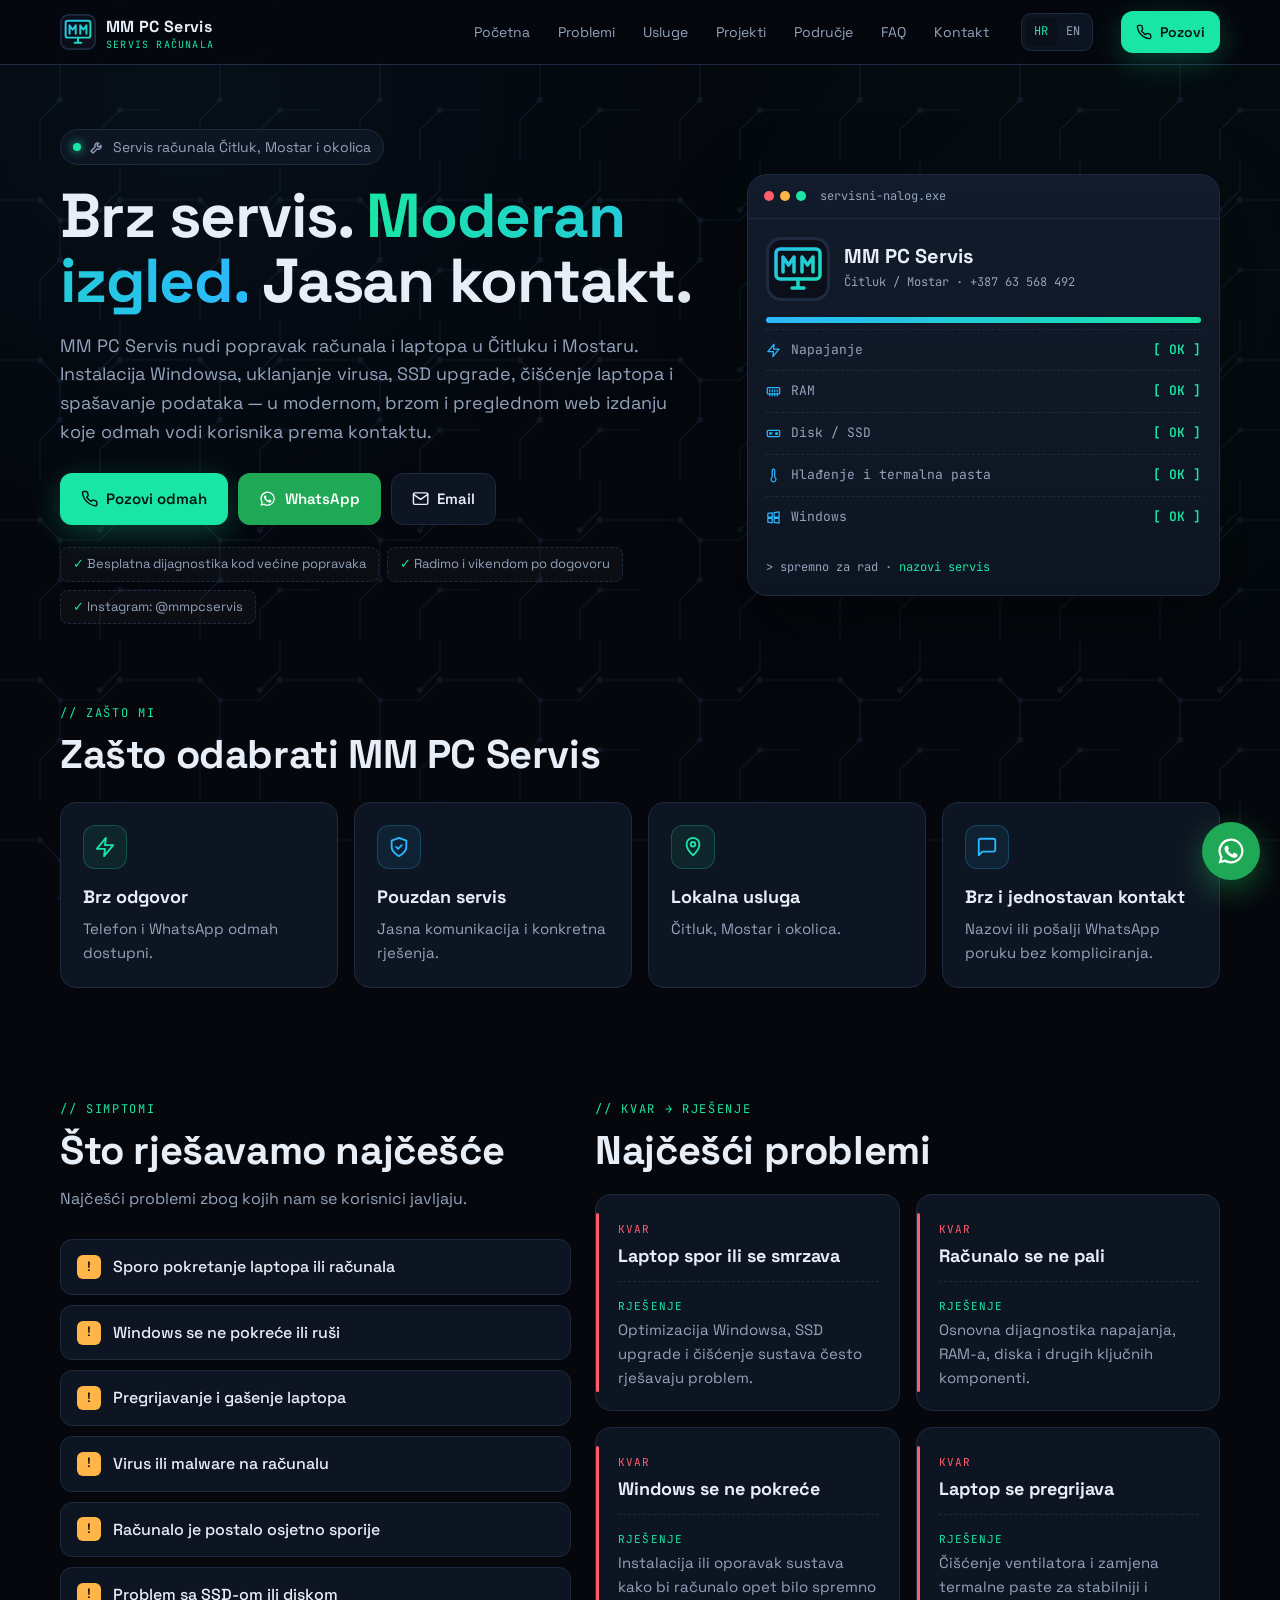
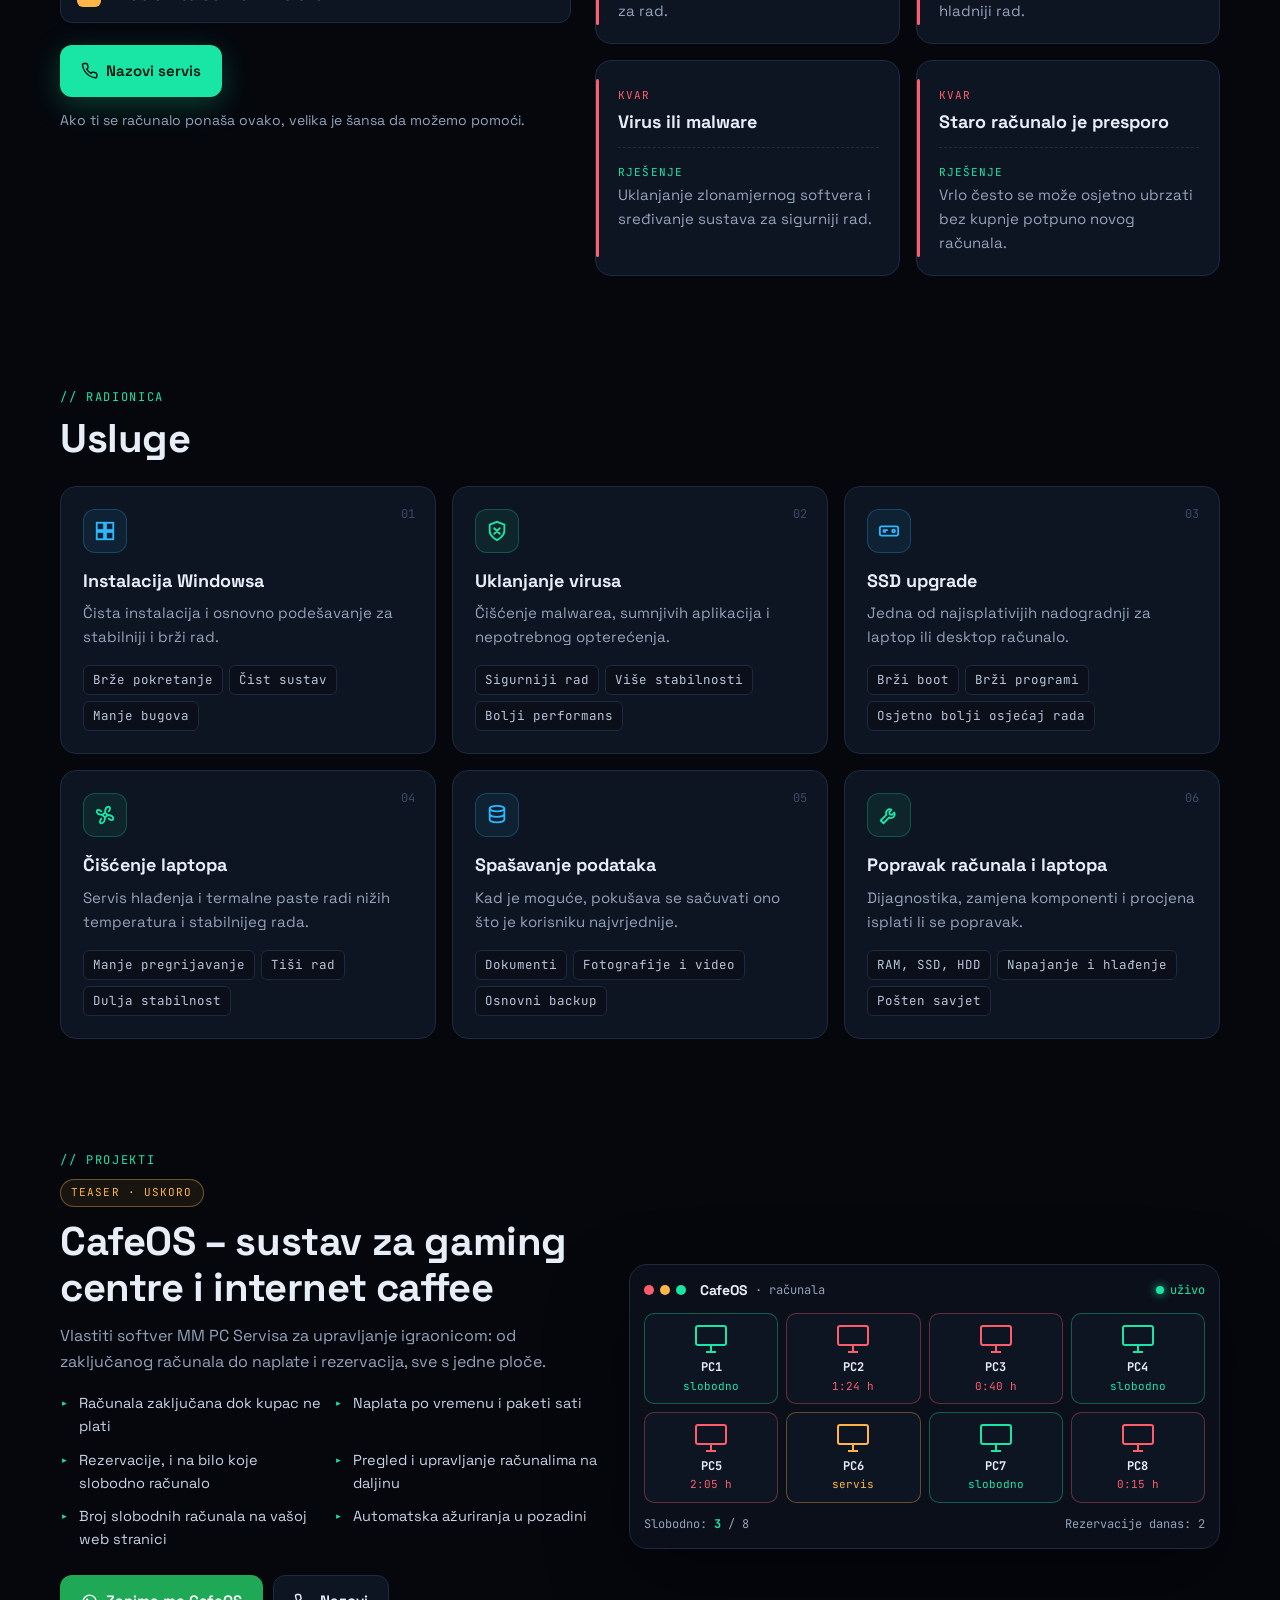
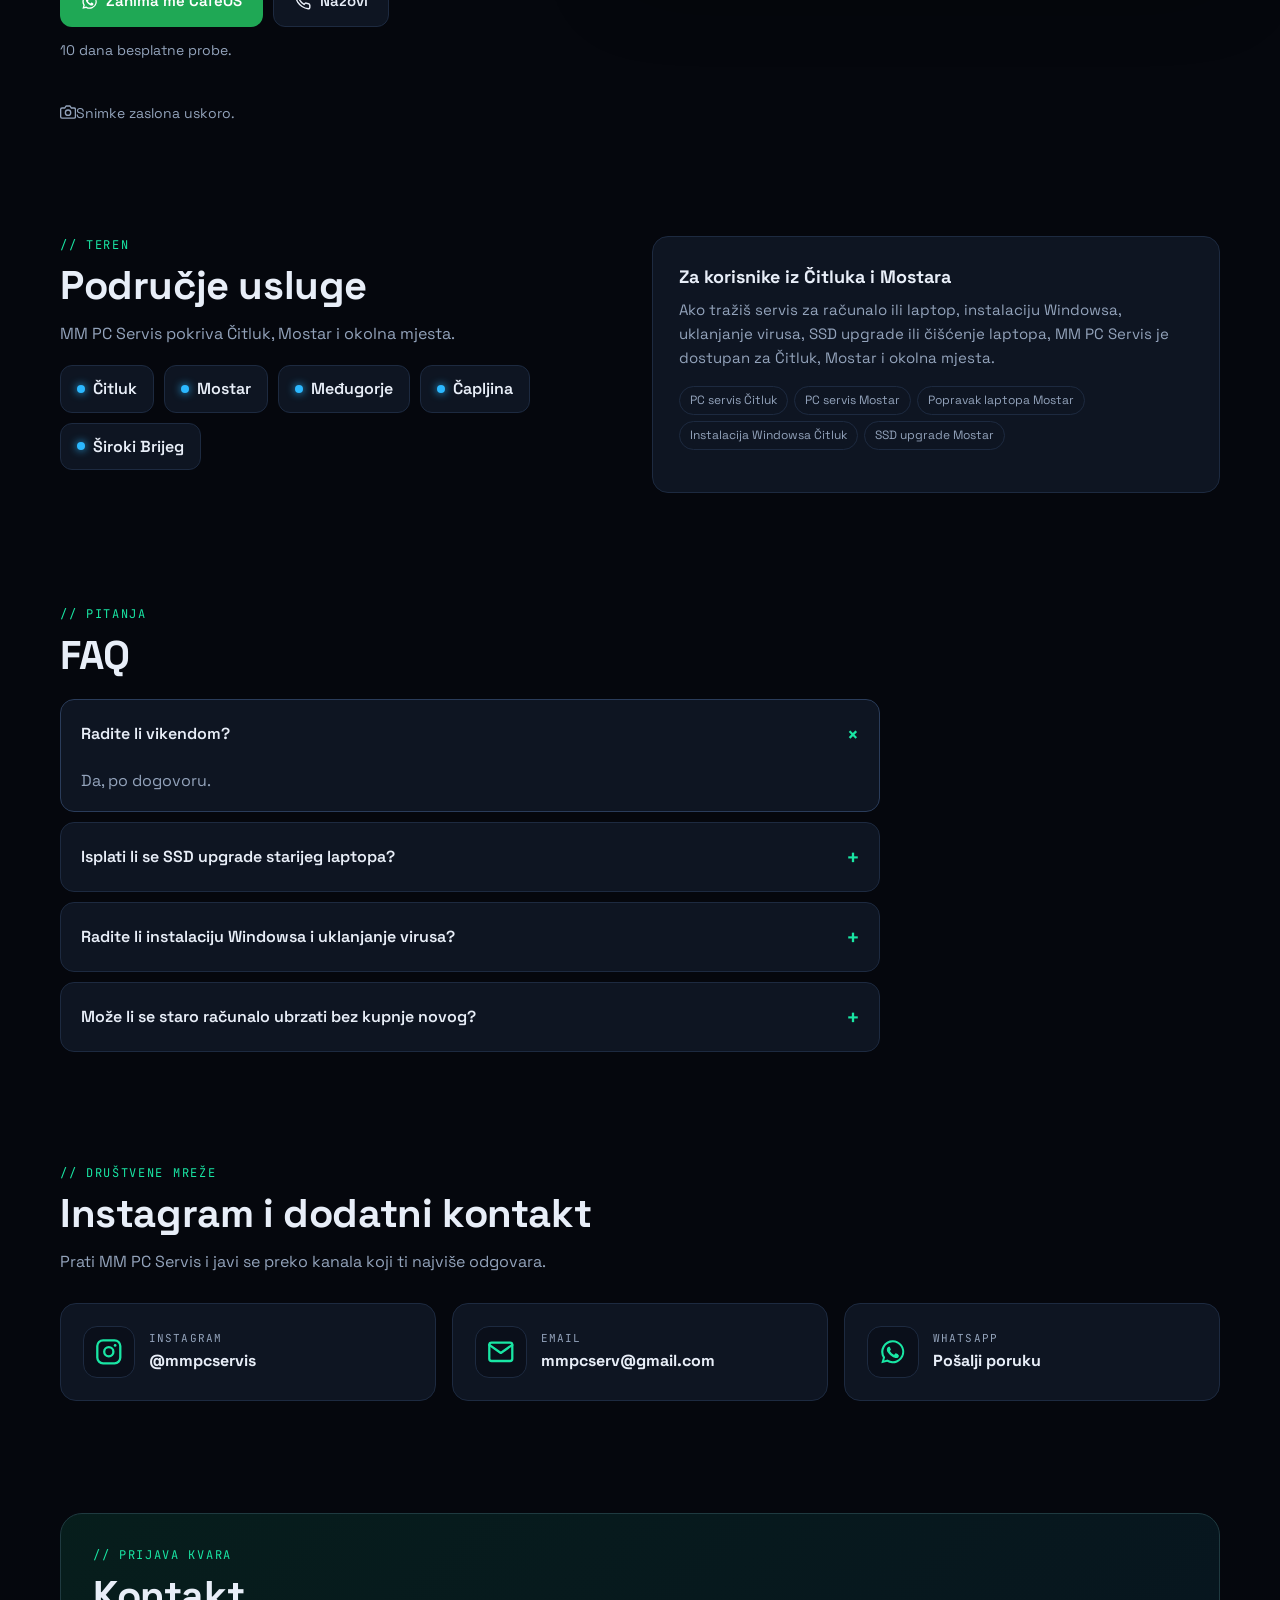
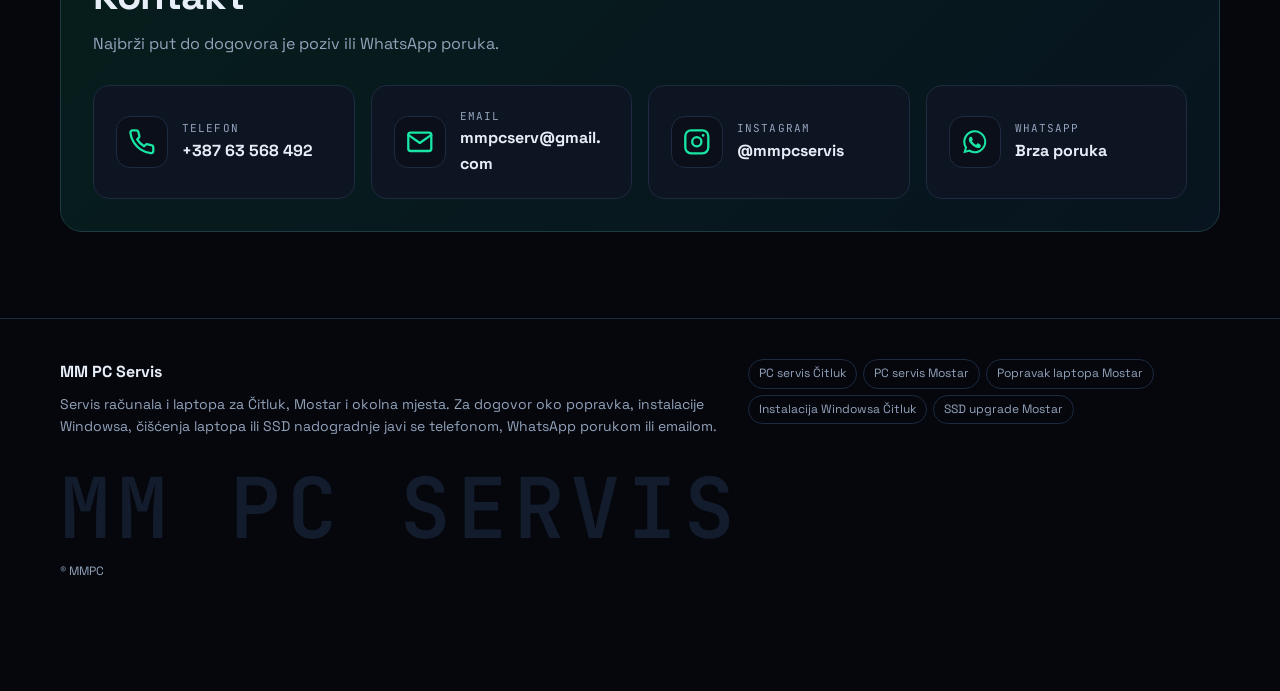
==== index.html @ d1e6b1d4 "Add files via upload" ====
<!DOCTYPE html>
<html lang="hr">
<head>
<meta charset="UTF-8">
<meta name="viewport" content="width=device-width, initial-scale=1">
<title>MM PC Servis | PC servis Čitluk / Mostar | Popravak računala i laptopa</title>
<meta name="description" content="MM PC Servis - popravak računala i laptopa u Čitluku i Mostaru. Instalacija Windowsa, uklanjanje virusa, SSD upgrade, čišćenje laptopa i spašavanje podataka.">
<meta name="keywords" content="MM PC Servis, PC servis Čitluk, PC servis Mostar, popravak laptopa Mostar, instalacija Windowsa Čitluk, SSD upgrade Mostar, čišćenje laptopa Hercegovina">
<meta name="robots" content="index, follow">
<meta name="theme-color" content="#05070d">
<meta property="og:title" content="MM PC Servis | PC servis Čitluk / Mostar">
<meta property="og:description" content="Popravak računala i laptopa. Nazovi: +387 63 568 492">
<meta property="og:type" content="website">
<meta property="og:locale" content="hr_HR">
<meta property="og:image" content="https://mmpc.info/logo.png">
<link rel="canonical" href="https://mmpc.info/">
<link rel="alternate" hreflang="hr" href="https://mmpc.info/">
<link rel="alternate" hreflang="en" href="https://mmpc.info/en.html">
<link rel="alternate" hreflang="x-default" href="https://mmpc.info/">
<link rel="icon" type="image/svg+xml" href="data:image/svg+xml,%3Csvg xmlns='http://www.w3.org/2000/svg' viewBox='0 0 64 64'%3E%3ClinearGradient id='g' x1='0' y1='0' x2='64' y2='64' gradientUnits='userSpaceOnUse'%3E%3Cstop offset='0' stop-color='%232bb8ff'/%3E%3Cstop offset='1' stop-color='%2319e6a4'/%3E%3C/linearGradient%3E%3Crect x='1.5' y='1.5' width='61' height='61' rx='14' fill='%230a0f1a' stroke='%231d2a40' stroke-width='3'/%3E%3Cg fill='none' stroke='url(%23g)' stroke-width='4.5' stroke-linecap='round' stroke-linejoin='round'%3E%3Crect x='10' y='12' width='44' height='30' rx='4'/%3E%3Cpath d='M26 51h12M32 42v9M17 35V20l5.5 8 5.5-8v15M36 35V20l5.5 8 5.5-8v15'/%3E%3C/g%3E%3C/svg%3E">
<link rel="apple-touch-icon" sizes="180x180" href="[data-uri]">
<link rel="preconnect" href="https://fonts.googleapis.com">
<link rel="preconnect" href="https://fonts.gstatic.com" crossorigin>
<link href="https://fonts.googleapis.com/css2?family=Space+Grotesk:wght@400;500;600;700&family=JetBrains+Mono:wght@400;600&display=swap" rel="stylesheet">
<script type="application/ld+json">
{
  "@context": "https://schema.org",
  "@type": "ComputerRepair",
  "name": "MM PC Servis",
  "telephone": "+38763568492",
  "email": "mmpcserv@gmail.com",
  "url": "https://mmpc.info",
  "image": "https://mmpc.info/logo.png",
  "sameAs": ["https://www.instagram.com/mmpcservis"],
  "address": { "@type": "PostalAddress", "addressLocality": "Čitluk / Mostar", "addressCountry": "BA" },
  "areaServed": ["Čitluk", "Mostar", "Međugorje", "Čapljina", "Široki Brijeg"],
  "serviceType": ["Popravak računala", "Popravak laptopa", "Instalacija Windowsa", "SSD upgrade", "Čišćenje laptopa", "Uklanjanje virusa", "Spašavanje podataka"]
}
</script>
<link rel="stylesheet" href="style.css">
</head>
<body id="top">
<!-- ikone (logo i sve ikonice) su ugradene ovdje, bez vanjskih datoteka -->
<svg width="0" height="0" style="position:absolute" aria-hidden="true" focusable="false">
  <defs>
    <linearGradient id="g-brand" x1="0" y1="0" x2="64" y2="64" gradientUnits="userSpaceOnUse"><stop offset="0" stop-color="#2bb8ff"/><stop offset="1" stop-color="#19e6a4"/></linearGradient>
  </defs>
  <symbol id="i-logo" viewBox="0 0 64 64"><rect x="1.5" y="1.5" width="61" height="61" rx="14" fill="#0a0f1a" stroke="#1d2a40" stroke-width="3"/><g fill="none" stroke="url(#g-brand)" stroke-width="3.5" stroke-linecap="round" stroke-linejoin="round"><rect x="10" y="12" width="44" height="30" rx="4"/><path d="M26 51h12M32 42v9M17 35V20l5.5 8 5.5-8v15M36 35V20l5.5 8 5.5-8v15"/></g></symbol>
  <symbol id="i-phone" viewBox="0 0 24 24" fill="none" stroke="currentColor" stroke-width="2" stroke-linecap="round" stroke-linejoin="round"><path d="M22 16.9v3a2 2 0 0 1-2.2 2 19.8 19.8 0 0 1-8.6-3.1 19.5 19.5 0 0 1-6-6A19.8 19.8 0 0 1 2.1 4.2 2 2 0 0 1 4.1 2h3a2 2 0 0 1 2 1.7c.1 1 .4 1.9.7 2.8a2 2 0 0 1-.5 2.1L8 9.9a16 16 0 0 0 6 6l1.3-1.3a2 2 0 0 1 2.1-.4c.9.3 1.8.6 2.8.7a2 2 0 0 1 1.7 2z"/></symbol>
  <symbol id="i-mail" viewBox="0 0 24 24" fill="none" stroke="currentColor" stroke-width="2" stroke-linecap="round" stroke-linejoin="round"><rect x="2" y="4" width="20" height="16" rx="2"/><path d="m22 6-10 7L2 6"/></symbol>
  <symbol id="i-insta" viewBox="0 0 24 24" fill="none" stroke="currentColor" stroke-width="2" stroke-linecap="round" stroke-linejoin="round"><rect x="2" y="2" width="20" height="20" rx="5"/><circle cx="12" cy="12" r="4"/><circle cx="17.5" cy="6.5" r="1.2" fill="currentColor" stroke="none"/></symbol>
  <symbol id="i-wa" viewBox="0 0 24 24" fill="currentColor"><path d="M12 2a10 10 0 0 0-8.6 15.1L2 22l5-1.3A10 10 0 1 0 12 2zm0 18.2a8.2 8.2 0 0 1-4.2-1.2l-.3-.2-3 .8.8-2.9-.2-.3A8.2 8.2 0 1 1 12 20.2zm4.5-6.1c-.2-.1-1.5-.7-1.7-.8-.2-.1-.4-.1-.6.1l-.8 1c-.1.2-.3.2-.5.1a6.7 6.7 0 0 1-3.3-2.9c-.3-.4.3-.4.7-1.3.1-.2 0-.3 0-.4l-.8-1.8c-.2-.5-.4-.4-.6-.4h-.5a1 1 0 0 0-.7.3 3 3 0 0 0-.9 2.2 5.1 5.1 0 0 0 1.1 2.7 11.6 11.6 0 0 0 4.4 3.9c1.6.7 2.3.8 3.1.6.5-.1 1.5-.6 1.7-1.2.2-.6.2-1.1.2-1.2-.1-.1-.3-.2-.5-.3z"/></symbol>
  <symbol id="i-tool" viewBox="0 0 24 24" fill="none" stroke="currentColor" stroke-width="2" stroke-linecap="round" stroke-linejoin="round"><path d="M14.7 6.3a4 4 0 0 0-5.4 5.4L3 18l3 3 6.3-6.3a4 4 0 0 0 5.4-5.4l-2.5 2.5-2.4-.6-.6-2.4z"/></symbol>
  <symbol id="i-camera" viewBox="0 0 24 24" fill="none" stroke="currentColor" stroke-width="2" stroke-linecap="round" stroke-linejoin="round"><path d="M23 19a2 2 0 0 1-2 2H3a2 2 0 0 1-2-2V8a2 2 0 0 1 2-2h4l2-3h6l2 3h4a2 2 0 0 1 2 2z"/><circle cx="12" cy="13" r="4"/></symbol>
  <symbol id="i-bolt" viewBox="0 0 24 24" fill="none" stroke="currentColor" stroke-width="2" stroke-linecap="round" stroke-linejoin="round"><path d="M13 2 3 14h9l-1 8 10-12h-9l1-8z"/></symbol>
  <symbol id="i-ram" viewBox="0 0 24 24" fill="none" stroke="currentColor" stroke-width="2" stroke-linecap="round" stroke-linejoin="round"><rect x="2" y="6" width="20" height="10" rx="1.5"/><path d="M6 16v3M10 16v3M14 16v3M18 16v3M6 9.5v3M10 9.5v3M14 9.5v3M18 9.5v3"/></symbol>
  <symbol id="i-disk" viewBox="0 0 24 24" fill="none" stroke="currentColor" stroke-width="2" stroke-linecap="round" stroke-linejoin="round"><rect x="2" y="7" width="20" height="10" rx="2"/><path d="M6 11h4M6 13h2"/><circle cx="17" cy="12" r="1.5"/></symbol>
  <symbol id="i-temp" viewBox="0 0 24 24" fill="none" stroke="currentColor" stroke-width="2" stroke-linecap="round" stroke-linejoin="round"><path d="M14 14.8V4a2 2 0 0 0-4 0v10.8a4 4 0 1 0 4 0z"/></symbol>
  <symbol id="i-win" viewBox="0 0 24 24" fill="none" stroke="currentColor" stroke-width="2" stroke-linejoin="round"><path d="M3 5.5 10 4.5v7H3zM13 4.1 21 3v8.5h-8zM3 13.5h7v7l-7-1zM13 13.5h8V21l-8-1.1z"/></symbol>
</svg>
<header>
  <nav class="wrap nav" aria-label="Glavni izbornik">
    <a class="brand" href="#top">
      <svg class="logo" width="36" height="36" role="img" aria-label="MM PC Servis logo"><use href="#i-logo"/></svg>
      <span>MM PC Servis<small>SERVIS RAČUNALA</small></span>
    </a>
    <div class="links">
      <a href="#top">Početna</a>
      <a href="#problemi">Problemi</a>
      <a href="#usluge">Usluge</a>
      <a href="#projekti">Projekti</a>
      <a href="#podrucje">Područje</a>
      <a href="#faq">FAQ</a>
      <a href="#kontakt">Kontakt</a>
    </div>
    <div class="lang" aria-label="Jezik / Language"><a href="index.html" aria-current="true" hreflang="hr">HR</a><a href="en.html" hreflang="en" lang="en">EN</a></div>
    <a class="btn primary sm call" href="tel:+38763568492"><svg class="i" aria-hidden="true"><use href="#i-phone"/></svg><span>Pozovi</span></a>
  </nav>
</header>

<main>
<!-- NASLOVNI DIO -->
<section class="hero">
  <div class="wrap hero-grid">
    <div>
      <span class="tag"><span class="led"></span><svg class="i" aria-hidden="true"><use href="#i-tool"/></svg>Servis računala Čitluk, Mostar i okolica</span>
      <h1>Brz servis. <span class="hl">Moderan izgled.</span> Jasan kontakt.</h1>
      <p class="lead">MM PC Servis nudi popravak računala i laptopa u Čitluku i Mostaru. Instalacija Windowsa, uklanjanje virusa, SSD upgrade, čišćenje laptopa i spašavanje podataka — u modernom, brzom i preglednom web izdanju koje odmah vodi korisnika prema kontaktu.</p>
      <div class="cta">
        <a class="btn primary" href="tel:+38763568492"><svg class="i" aria-hidden="true"><use href="#i-phone"/></svg>Pozovi odmah</a>
        <a class="btn wa" href="https://wa.me/38763568492" target="_blank" rel="noopener"><svg class="i" aria-hidden="true"><use href="#i-wa"/></svg>WhatsApp</a>
        <a class="btn" href="mailto:mmpcserv@gmail.com"><svg class="i" aria-hidden="true"><use href="#i-mail"/></svg>Email</a>
      </div>
      <ul class="chips">
        <li>Besplatna dijagnostika kod većine popravaka</li>
        <li>Radimo i vikendom po dogovoru</li>
        <li>Instagram: @mmpcservis</li>
      </ul>
    </div>

    <aside class="ticket" aria-label="Servisni nalog">
      <div class="ticket-top"><span class="dots"><i></i><i></i><i></i></span>servisni-nalog.exe</div>
      <div class="ticket-body">
        <div class="logo-big">
          <svg class="logo" width="64" height="64" aria-hidden="true"><use href="#i-logo"/></svg>
          <div><b>MM PC Servis</b><span>Čitluk / Mostar · +387 63 568 492</span></div>
        </div>
        <div class="bar"><i></i></div>
        <ul class="diag">
          <li><svg class="i" aria-hidden="true"><use href="#i-bolt"/></svg><span>Napajanje</span><b>[ OK ]</b></li>
          <li><svg class="i" aria-hidden="true"><use href="#i-ram"/></svg><span>RAM</span><b>[ OK ]</b></li>
          <li><svg class="i" aria-hidden="true"><use href="#i-disk"/></svg><span>Disk / SSD</span><b>[ OK ]</b></li>
          <li><svg class="i" aria-hidden="true"><use href="#i-temp"/></svg><span>Hlađenje i termalna pasta</span><b>[ OK ]</b></li>
          <li><svg class="i" aria-hidden="true"><use href="#i-win"/></svg><span>Windows</span><b>[ OK ]</b></li>
        </ul>
      </div>
      <div class="ticket-foot">&gt; spremno za rad · <a href="tel:+38763568492">nazovi servis</a></div>
    </aside>
  </div>
</section>

<!-- ZAŠTO ODABRATI -->
<section style="padding-top:24px">
  <div class="wrap">
    <p class="kicker">// zašto mi</p>
    <h2>Zašto odabrati MM PC Servis</h2>
    <div class="grid g4" style="margin-top:24px">
      <div class="card">
        <div class="ico"><svg viewBox="0 0 24 24" fill="none" stroke="currentColor" stroke-width="2" stroke-linecap="round" stroke-linejoin="round"><path d="M13 2 3 14h9l-1 8 10-12h-9l1-8z"/></svg></div>
        <h3>Brz odgovor</h3><p>Telefon i WhatsApp odmah dostupni.</p>
      </div>
      <div class="card">
        <div class="ico blue"><svg viewBox="0 0 24 24" fill="none" stroke="currentColor" stroke-width="2" stroke-linecap="round" stroke-linejoin="round"><path d="M12 22s8-4 8-10V5l-8-3-8 3v7c0 6 8 10 8 10z"/><path d="m9 12 2 2 4-4"/></svg></div>
        <h3>Pouzdan servis</h3><p>Jasna komunikacija i konkretna rješenja.</p>
      </div>
      <div class="card">
        <div class="ico"><svg viewBox="0 0 24 24" fill="none" stroke="currentColor" stroke-width="2" stroke-linecap="round" stroke-linejoin="round"><path d="M12 21s-7-6.2-7-12a7 7 0 0 1 14 0c0 5.8-7 12-7 12z"/><circle cx="12" cy="9" r="2.5"/></svg></div>
        <h3>Lokalna usluga</h3><p>Čitluk, Mostar i okolica.</p>
      </div>
      <div class="card">
        <div class="ico blue"><svg viewBox="0 0 24 24" fill="none" stroke="currentColor" stroke-width="2" stroke-linecap="round" stroke-linejoin="round"><path d="M21 15a2 2 0 0 1-2 2H7l-4 4V5a2 2 0 0 1 2-2h14a2 2 0 0 1 2 2z"/></svg></div>
        <h3>Brz i jednostavan kontakt</h3><p>Nazovi ili pošalji WhatsApp poruku bez kompliciranja.</p>
      </div>
    </div>
  </div>
</section>

<!-- PROBLEMI -->
<section id="problemi">
  <div class="wrap split">
    <div>
      <p class="kicker">// simptomi</p>
      <h2>Što rješavamo najčešće</h2>
      <p class="sub">Najčešći problemi zbog kojih nam se korisnici javljaju.</p>
      <ul class="checklist">
        <li>Sporo pokretanje laptopa ili računala</li>
        <li>Windows se ne pokreće ili ruši</li>
        <li>Pregrijavanje i gašenje laptopa</li>
        <li>Virus ili malware na računalu</li>
        <li>Računalo je postalo osjetno sporije</li>
        <li>Problem sa SSD-om ili diskom</li>
      </ul>
      <a class="btn primary" href="tel:+38763568492"><svg class="i" aria-hidden="true"><use href="#i-phone"/></svg>Nazovi servis</a>
      <p class="note">Ako ti se računalo ponaša ovako, velika je šansa da možemo pomoći.</p>
    </div>
    <div>
      <p class="kicker">// kvar → rješenje</p>
      <h2>Najčešći problemi</h2>
      <div class="grid g2" style="margin-top:20px">
        <div class="card fix"><span class="lbl">kvar</span><h3>Laptop spor ili se smrzava</h3><div class="sol"><span class="lbl">rješenje</span><p>Optimizacija Windowsa, SSD upgrade i čišćenje sustava često rješavaju problem.</p></div></div>
        <div class="card fix"><span class="lbl">kvar</span><h3>Računalo se ne pali</h3><div class="sol"><span class="lbl">rješenje</span><p>Osnovna dijagnostika napajanja, RAM-a, diska i drugih ključnih komponenti.</p></div></div>
        <div class="card fix"><span class="lbl">kvar</span><h3>Windows se ne pokreće</h3><div class="sol"><span class="lbl">rješenje</span><p>Instalacija ili oporavak sustava kako bi računalo opet bilo spremno za rad.</p></div></div>
        <div class="card fix"><span class="lbl">kvar</span><h3>Laptop se pregrijava</h3><div class="sol"><span class="lbl">rješenje</span><p>Čišćenje ventilatora i zamjena termalne paste za stabilniji i hladniji rad.</p></div></div>
        <div class="card fix"><span class="lbl">kvar</span><h3>Virus ili malware</h3><div class="sol"><span class="lbl">rješenje</span><p>Uklanjanje zlonamjernog softvera i sređivanje sustava za sigurniji rad.</p></div></div>
        <div class="card fix"><span class="lbl">kvar</span><h3>Staro računalo je presporo</h3><div class="sol"><span class="lbl">rješenje</span><p>Vrlo često se može osjetno ubrzati bez kupnje potpuno novog računala.</p></div></div>
      </div>
    </div>
  </div>
</section>

<!-- USLUGE -->
<section id="usluge">
  <div class="wrap">
    <p class="kicker">// radionica</p>
    <h2>Usluge</h2>
    <div class="grid g3" style="margin-top:24px">
      <div class="card svc"><span class="num">01</span>
        <div class="ico blue"><svg viewBox="0 0 24 24" fill="none" stroke="currentColor" stroke-width="2"><rect x="3" y="3" width="8" height="8"/><rect x="13" y="3" width="8" height="8"/><rect x="3" y="13" width="8" height="8"/><rect x="13" y="13" width="8" height="8"/></svg></div>
        <h3>Instalacija Windowsa</h3><p>Čista instalacija i osnovno podešavanje za stabilniji i brži rad.</p>
        <ul><li>Brže pokretanje</li><li>Čist sustav</li><li>Manje bugova</li></ul>
      </div>
      <div class="card svc"><span class="num">02</span>
        <div class="ico"><svg viewBox="0 0 24 24" fill="none" stroke="currentColor" stroke-width="2" stroke-linecap="round"><path d="M12 22s8-4 8-10V5l-8-3-8 3v7c0 6 8 10 8 10z"/><path d="M9 9l6 6M15 9l-6 6"/></svg></div>
        <h3>Uklanjanje virusa</h3><p>Čišćenje malwarea, sumnjivih aplikacija i nepotrebnog opterećenja.</p>
        <ul><li>Sigurniji rad</li><li>Više stabilnosti</li><li>Bolji performans</li></ul>
      </div>
      <div class="card svc"><span class="num">03</span>
        <div class="ico blue"><svg viewBox="0 0 24 24" fill="none" stroke="currentColor" stroke-width="2" stroke-linecap="round"><rect x="2" y="7" width="20" height="10" rx="2"/><path d="M6 11h4M6 13h2"/><circle cx="17" cy="12" r="1.5"/></svg></div>
        <h3>SSD upgrade</h3><p>Jedna od najisplativijih nadogradnji za laptop ili desktop računalo.</p>
        <ul><li>Brži boot</li><li>Brži programi</li><li>Osjetno bolji osjećaj rada</li></ul>
      </div>
      <div class="card svc"><span class="num">04</span>
        <div class="ico"><svg viewBox="0 0 24 24" fill="none" stroke="currentColor" stroke-width="2" stroke-linecap="round"><circle cx="12" cy="12" r="2"/><path d="M12 10c0-4 1-7 4-7 2 0 2 3 0 5M14 12c4 0 7 1 7 4 0 2-3 2-5 0M12 14c0 4-1 7-4 7-2 0-2-3 0-5M10 12c-4 0-7-1-7-4 0-2 3-2 5 0"/></svg></div>
        <h3>Čišćenje laptopa</h3><p>Servis hlađenja i termalne paste radi nižih temperatura i stabilnijeg rada.</p>
        <ul><li>Manje pregrijavanje</li><li>Tiši rad</li><li>Dulja stabilnost</li></ul>
      </div>
      <div class="card svc"><span class="num">05</span>
        <div class="ico blue"><svg viewBox="0 0 24 24" fill="none" stroke="currentColor" stroke-width="2" stroke-linecap="round"><ellipse cx="12" cy="5" rx="8" ry="3"/><path d="M4 5v6c0 1.7 3.6 3 8 3s8-1.3 8-3V5M4 11v6c0 1.7 3.6 3 8 3s8-1.3 8-3v-6"/></svg></div>
        <h3>Spašavanje podataka</h3><p>Kad je moguće, pokušava se sačuvati ono što je korisniku najvrjednije.</p>
        <ul><li>Dokumenti</li><li>Fotografije i video</li><li>Osnovni backup</li></ul>
      </div>
      <div class="card svc"><span class="num">06</span>
        <div class="ico"><svg viewBox="0 0 24 24" fill="none" stroke="currentColor" stroke-width="2" stroke-linecap="round" stroke-linejoin="round"><path d="M14.7 6.3a4 4 0 0 0-5.4 5.4L3 18l3 3 6.3-6.3a4 4 0 0 0 5.4-5.4l-2.5 2.5-2.4-.6-.6-2.4z"/></svg></div>
        <h3>Popravak računala i laptopa</h3><p>Dijagnostika, zamjena komponenti i procjena isplati li se popravak.</p>
        <ul><li>RAM, SSD, HDD</li><li>Napajanje i hlađenje</li><li>Pošten savjet</li></ul>
      </div>
    </div>
  </div>
</section>

<!-- PROJEKTI: CafeOS
     Slike: stavi ih u mapu "projekti" s imenima cafeos-1 ... cafeos-6 (.jpg, .png ili .webp).
     Slike koje ne postoje se same sakriju. Opis ispod slike mijenjaš u <figcaption>. -->
<section id="projekti">
  <div class="wrap">
    <div class="proj">
      <div>
        <p class="kicker">// projekti</p>
        <span class="badge">Teaser · uskoro</span>
        <h2>CafeOS – sustav za gaming centre i internet caffee</h2>
        <p class="sub" style="margin-bottom:0">Vlastiti softver MM PC Servisa za upravljanje igraonicom: od zaključanog računala do naplate i rezervacija, sve s jedne ploče.</p>
        <ul class="feat">
          <li>Računala zaključana dok kupac ne plati</li>
          <li>Naplata po vremenu i paketi sati</li>
          <li>Rezervacije, i na bilo koje slobodno računalo</li>
          <li>Pregled i upravljanje računalima na daljinu</li>
          <li>Broj slobodnih računala na vašoj web stranici</li>
          <li>Automatska ažuriranja u pozadini</li>
        </ul>
        <div class="cta">
          <a class="btn wa" href="https://wa.me/38763568492?text=Pozdrav%2C%20zanima%20me%20CafeOS." target="_blank" rel="noopener"><svg class="i" aria-hidden="true"><use href="#i-wa"/></svg>Zanima me CafeOS</a>
          <a class="btn" href="tel:+38763568492"><svg class="i" aria-hidden="true"><use href="#i-phone"/></svg>Nazovi</a>
        </div>
        <p class="note">10 dana besplatne probe.</p>
      </div>

      <div class="mock" aria-label="Prikaz CafeOS upravljačke ploče">
        <div class="mock-top"><span class="dots"><i></i><i></i><i></i></span><b>CafeOS</b> · računala<span class="live"><span class="led"></span>uživo</span></div>
        <div class="tiles">
          <div class="tile free"><svg viewBox="0 0 34 30" fill="none" stroke="currentColor" stroke-width="2"><rect x="2" y="2" width="30" height="19" rx="2"/><path d="M12 28h10M17 21v7"/></svg><b>PC1</b>slobodno</div>
          <div class="tile busy"><svg viewBox="0 0 34 30" fill="none" stroke="currentColor" stroke-width="2"><rect x="2" y="2" width="30" height="19" rx="2"/><path d="M12 28h10M17 21v7"/></svg><b>PC2</b>1:24 h</div>
          <div class="tile busy"><svg viewBox="0 0 34 30" fill="none" stroke="currentColor" stroke-width="2"><rect x="2" y="2" width="30" height="19" rx="2"/><path d="M12 28h10M17 21v7"/></svg><b>PC3</b>0:40 h</div>
          <div class="tile free"><svg viewBox="0 0 34 30" fill="none" stroke="currentColor" stroke-width="2"><rect x="2" y="2" width="30" height="19" rx="2"/><path d="M12 28h10M17 21v7"/></svg><b>PC4</b>slobodno</div>
          <div class="tile busy"><svg viewBox="0 0 34 30" fill="none" stroke="currentColor" stroke-width="2"><rect x="2" y="2" width="30" height="19" rx="2"/><path d="M12 28h10M17 21v7"/></svg><b>PC5</b>2:05 h</div>
          <div class="tile mnt"><svg viewBox="0 0 34 30" fill="none" stroke="currentColor" stroke-width="2"><rect x="2" y="2" width="30" height="19" rx="2"/><path d="M12 28h10M17 21v7"/></svg><b>PC6</b>servis</div>
          <div class="tile free"><svg viewBox="0 0 34 30" fill="none" stroke="currentColor" stroke-width="2"><rect x="2" y="2" width="30" height="19" rx="2"/><path d="M12 28h10M17 21v7"/></svg><b>PC7</b>slobodno</div>
          <div class="tile busy"><svg viewBox="0 0 34 30" fill="none" stroke="currentColor" stroke-width="2"><rect x="2" y="2" width="30" height="19" rx="2"/><path d="M12 28h10M17 21v7"/></svg><b>PC8</b>0:15 h</div>
        </div>
        <div class="mock-foot"><span>Slobodno: <b>3</b> / 8</span><span>Rezervacije danas: 2</span></div>
      </div>
    </div>

    <div class="gallery" id="gallery">
      <figure data-img="projekti/cafeos-1"><img alt=""><figcaption>Upravljačka ploča – sva računala na jednom mjestu</figcaption></figure>
      <figure data-img="projekti/cafeos-2"><img alt=""><figcaption>Zaključan zaslon na računalu</figcaption></figure>
      <figure data-img="projekti/cafeos-3"><img alt=""><figcaption>Rezervacije</figcaption></figure>
      <figure data-img="projekti/cafeos-4"><img alt=""><figcaption>Pregled i upravljanje na daljinu</figcaption></figure>
      <figure data-img="projekti/cafeos-5"><img alt=""><figcaption>Kupci i naplata</figcaption></figure>
      <figure data-img="projekti/cafeos-6"><img alt=""><figcaption>Postavke</figcaption></figure>
    </div>
    <p class="note" id="gallery-soon" hidden><svg class="i" aria-hidden="true"><use href="#i-camera"/></svg>Snimke zaslona uskoro.</p>
  </div>
  <dialog class="lightbox" id="lightbox"><button class="x" aria-label="Zatvori">×</button><img alt=""><p></p></dialog>
</section>

<!-- PODRUČJE -->
<section id="podrucje">
  <div class="wrap area">
    <div>
      <p class="kicker">// teren</p>
      <h2>Područje usluge</h2>
      <p class="sub" style="margin-bottom:0">MM PC Servis pokriva Čitluk, Mostar i okolna mjesta.</p>
      <ul class="places">
        <li>Čitluk</li><li>Mostar</li><li>Međugorje</li><li>Čapljina</li><li>Široki Brijeg</li>
      </ul>
    </div>
    <div class="card" style="padding:26px">
      <h3>Za korisnike iz Čitluka i Mostara</h3>
      <p>Ako tražiš servis za računalo ili laptop, instalaciju Windowsa, uklanjanje virusa, SSD upgrade ili čišćenje laptopa, MM PC Servis je dostupan za Čitluk, Mostar i okolna mjesta.</p>
      <ul class="seo">
        <li>PC servis Čitluk</li><li>PC servis Mostar</li><li>Popravak laptopa Mostar</li><li>Instalacija Windowsa Čitluk</li><li>SSD upgrade Mostar</li>
      </ul>
    </div>
  </div>
</section>

<!-- FAQ -->
<section id="faq">
  <div class="wrap">
    <p class="kicker">// pitanja</p>
    <h2>FAQ</h2>
    <div class="faq" style="margin-top:20px">
      <details open><summary>Radite li vikendom?</summary><p>Da, po dogovoru.</p></details>
      <details><summary>Isplati li se SSD upgrade starijeg laptopa?</summary><p>U velikom broju slučajeva da. SSD upgrade često donosi veliko ubrzanje rada.</p></details>
      <details><summary>Radite li instalaciju Windowsa i uklanjanje virusa?</summary><p>Da, to su među najtraženijim uslugama.</p></details>
      <details><summary>Može li se staro računalo ubrzati bez kupnje novog?</summary><p>Vrlo često može, ovisno o stanju uređaja i mogućnosti nadogradnje.</p></details>
    </div>
  </div>
</section>

<!-- INSTAGRAM I DODATNI KONTAKT -->
<section>
  <div class="wrap">
    <p class="kicker">// društvene mreže</p>
    <h2>Instagram i dodatni kontakt</h2>
    <p class="sub">Prati MM PC Servis i javi se preko kanala koji ti najviše odgovara.</p>
    <div class="grid g3">
      <a class="card contact-card" href="https://www.instagram.com/mmpcservis" target="_blank" rel="noopener"><span class="emo"><svg class="i" aria-hidden="true"><use href="#i-insta"/></svg></span><span><small>Instagram</small><b>@mmpcservis</b></span></a>
      <a class="card contact-card" href="mailto:mmpcserv@gmail.com"><span class="emo"><svg class="i" aria-hidden="true"><use href="#i-mail"/></svg></span><span><small>Email</small><b>mmpcserv@gmail.com</b></span></a>
      <a class="card contact-card" href="https://wa.me/38763568492" target="_blank" rel="noopener"><span class="emo"><svg class="i" aria-hidden="true"><use href="#i-wa"/></svg></span><span><small>WhatsApp</small><b>Pošalji poruku</b></span></a>
    </div>
  </div>
</section>

<!-- KONTAKT -->
<section id="kontakt">
  <div class="wrap">
    <div class="bench">
      <p class="kicker">// prijava kvara</p>
      <h2>Kontakt</h2>
      <p class="sub">Najbrži put do dogovora je poziv ili WhatsApp poruka.</p>
      <div class="grid g4">
        <a class="card contact-card" href="tel:+38763568492"><span class="emo"><svg class="i" aria-hidden="true"><use href="#i-phone"/></svg></span><span><small>Telefon</small><b>+387 63 568 492</b></span></a>
        <a class="card contact-card" href="mailto:mmpcserv@gmail.com"><span class="emo"><svg class="i" aria-hidden="true"><use href="#i-mail"/></svg></span><span><small>Email</small><b>mmpcserv@gmail.com</b></span></a>
        <a class="card contact-card" href="https://www.instagram.com/mmpcservis" target="_blank" rel="noopener"><span class="emo"><svg class="i" aria-hidden="true"><use href="#i-insta"/></svg></span><span><small>Instagram</small><b>@mmpcservis</b></span></a>
        <a class="card contact-card" href="https://wa.me/38763568492" target="_blank" rel="noopener"><span class="emo"><svg class="i" aria-hidden="true"><use href="#i-wa"/></svg></span><span><small>WhatsApp</small><b>Brza poruka</b></span></a>
      </div>
    </div>
  </div>
</section>
</main>

<footer>
  <div class="wrap">
    <div class="foot">
      <div>
        <h4>MM PC Servis</h4>
        <p>Servis računala i laptopa za Čitluk, Mostar i okolna mjesta. Za dogovor oko popravka, instalacije Windowsa, čišćenja laptopa ili SSD nadogradnje javi se telefonom, WhatsApp porukom ili emailom.</p>
      </div>
      <ul class="seo" style="margin-top:0;align-content:flex-start">
        <li>PC servis Čitluk</li><li>PC servis Mostar</li><li>Popravak laptopa Mostar</li><li>Instalacija Windowsa Čitluk</li><li>SSD upgrade Mostar</li>
      </ul>
    </div>
    <div class="wordmark">MM PC SERVIS</div>
    <p class="tm">® MMPC</p>
  </div>
</footer>

<a class="fab" href="https://wa.me/38763568492" target="_blank" rel="noopener" aria-label="WhatsApp">
  <svg class="i" aria-hidden="true"><use href="#i-wa"/></svg>
</a>
<div class="mbar">
  <a class="btn primary" href="tel:+38763568492"><svg class="i" aria-hidden="true"><use href="#i-phone"/></svg>Pozovi</a>
  <a class="btn wa" href="https://wa.me/38763568492" target="_blank" rel="noopener"><svg class="i" aria-hidden="true"><use href="#i-wa"/></svg>WhatsApp</a>
</div>

<script src="site.js"></script>

</body>
</html>
---- style.css ----
/* MM PC Servis - zajednicki izgled za index.html (HR) i en.html (EN) */
:root {
  --bg: #05070d;
  --bg2: #0a0f1a;
  --panel: #0e1522;
  --panel2: #121b2b;
  --line: #1d2a40;
  --text: #e8eef8;
  --muted: #93a3bb;
  --accent: #19e6a4;      /* zelena "OK" dioda */
  --accent2: #2bb8ff;     /* plava kao zaslon dijagnostike */
  --warn: #ffb547;
  --danger: #ff5c6c;
  --radius: 16px;
  --mono: "JetBrains Mono", ui-monospace, Consolas, monospace;
}
* { box-sizing: border-box; }
html { scroll-behavior: smooth; scroll-padding-top: 76px; }
body {
  margin: 0; background: var(--bg); color: var(--text);
  font-family: "Space Grotesk", system-ui, -apple-system, "Segoe UI", sans-serif; line-height: 1.6;
  -webkit-font-smoothing: antialiased;
}
/* tiskana pločica u pozadini */
body::before {
  content: ""; position: fixed; inset: 0; z-index: -1; pointer-events: none; opacity: .5;
  background-image:
    radial-gradient(circle at 15% 10%, rgba(43,184,255,.10), transparent 40%),
    radial-gradient(circle at 85% 30%, rgba(25,230,164,.08), transparent 45%),
    url("data:image/svg+xml,%3Csvg xmlns='http://www.w3.org/2000/svg' width='160' height='160' viewBox='0 0 160 160'%3E%3Cg fill='none' stroke='%231a2638' stroke-width='1.2'%3E%3Cpath d='M0 40h40l20 20h40l20-20h40'/%3E%3Cpath d='M40 160v-40l20-20v-40'/%3E%3Cpath d='M120 0v30l-20 20'/%3E%3Cpath d='M100 160v-30l20-20h40'/%3E%3C/g%3E%3Cg fill='%231a2638'%3E%3Ccircle cx='40' cy='40' r='3'/%3E%3Ccircle cx='60' cy='60' r='3'/%3E%3Ccircle cx='120' cy='40' r='3'/%3E%3Ccircle cx='60' cy='100' r='3'/%3E%3Ccircle cx='100' cy='50' r='3'/%3E%3Ccircle cx='120' cy='110' r='3'/%3E%3C/g%3E%3C/svg%3E");
}
a { color: inherit; }
img { max-width: 100%; display: block; }
.wrap { width: min(1160px, 100% - 32px); margin-inline: auto; }
.mono { font-family: var(--mono); }

/* zaglavlje */
header {
  position: sticky; top: 0; z-index: 50;
  background: rgba(5,7,13,.82); backdrop-filter: blur(12px); -webkit-backdrop-filter: blur(12px);
  border-bottom: 1px solid var(--line);
}
.nav { display: flex; align-items: center; gap: 20px; height: 64px; }
.brand { display: flex; align-items: center; gap: 10px; text-decoration: none; font-weight: 700; letter-spacing: .02em; }
.brand .logo { width: 36px; height: 36px; flex: none; }
/* ugrađene ikone */
.i { width: 1.15em; height: 1.15em; flex: none; vertical-align: -0.2em; }
.brand small { display: block; font-family: var(--mono); font-size: 10px; font-weight: 400; color: var(--accent); letter-spacing: .12em; line-height: 1; }
.links { display: flex; gap: 4px; margin-left: auto; }
.links a { text-decoration: none; color: var(--muted); font-size: 14px; padding: 8px 12px; border-radius: 10px; }
.links a:hover { color: var(--text); background: var(--panel); }
.nav .call { margin-left: 8px; }
.lang { display: flex; padding: 3px; border-radius: 10px; border: 1px solid var(--line); background: var(--panel); font-family: var(--mono); font-size: 12px; }
.lang a { text-decoration: none; color: var(--muted); padding: 5px 9px; border-radius: 7px; }
.lang a[aria-current] { background: var(--bg2); color: var(--accent); }

/* gumbi */
.btn {
  display: inline-flex; align-items: center; justify-content: center; gap: 8px;
  padding: 13px 20px; border-radius: 12px; font-weight: 600; font-size: 15px; text-decoration: none;
  border: 1px solid var(--line); background: var(--panel); color: var(--text); transition: transform .15s, border-color .15s, background .15s;
}
.btn:hover { transform: translateY(-1px); border-color: #2c3e5c; }
.btn.primary { background: var(--accent); color: #03140e; border-color: transparent; box-shadow: 0 8px 30px rgba(25,230,164,.25); }
.btn.primary:hover { background: #3cf0b6; }
.btn.wa { background: #1fa855; border-color: transparent; color: #fff; }
.btn.sm { padding: 9px 14px; font-size: 14px; }

/* naslovni dio */
.hero { padding: 64px 0 40px; }
.hero-grid { display: grid; grid-template-columns: 1.15fr .85fr; gap: 48px; align-items: center; }
.tag {
  display: inline-flex; align-items: center; gap: 8px; padding: 6px 12px; border-radius: 999px;
  border: 1px solid var(--line); background: var(--panel); font-size: 14px; color: var(--muted);
}
.led { width: 8px; height: 8px; border-radius: 50%; background: var(--accent); box-shadow: 0 0 10px var(--accent); flex: none; animation: blink 2.4s infinite; }
@keyframes blink { 0%, 90%, 100% { opacity: 1; } 95% { opacity: .3; } }
h1 { font-size: clamp(36px, 5.4vw, 62px); line-height: 1.05; margin: 18px 0 18px; letter-spacing: -.02em; }
h1 .hl { background: linear-gradient(90deg, var(--accent), var(--accent2)); -webkit-background-clip: text; background-clip: text; color: transparent; }
.lead { color: var(--muted); font-size: 18px; max-width: 60ch; margin: 0 0 26px; }
.cta { display: flex; flex-wrap: wrap; gap: 10px; }
.chips { display: flex; flex-wrap: wrap; gap: 8px; margin-top: 22px; padding: 0; list-style: none; }
.chips li { font-size: 13px; color: var(--muted); padding: 6px 12px; border-radius: 8px; background: rgba(255,255,255,.03); border: 1px dashed var(--line); }
.chips li::before { content: "✓ "; color: var(--accent); font-weight: 700; }

/* servisni nalog (dijagnostika) */
.ticket {
  background: linear-gradient(180deg, var(--panel2), var(--panel)); border: 1px solid var(--line); border-radius: 20px;
  overflow: hidden; box-shadow: 0 30px 80px rgba(0,0,0,.45);
}
.ticket-top { display: flex; align-items: center; gap: 8px; padding: 12px 16px; border-bottom: 1px solid var(--line); font-family: var(--mono); font-size: 12px; color: var(--muted); }
.dots { display: flex; gap: 6px; margin-right: 6px; }
.dots i { width: 10px; height: 10px; border-radius: 50%; background: #2a3650; }
.dots i:nth-child(1) { background: var(--danger); } .dots i:nth-child(2) { background: var(--warn); } .dots i:nth-child(3) { background: var(--accent); }
.ticket-body { padding: 18px 18px 8px; }
.logo-big { display: flex; align-items: center; gap: 14px; margin-bottom: 16px; }
.logo-big .logo { width: 64px; height: 64px; flex: none; }
.logo-big b { font-size: 20px; display: block; line-height: 1.2; }
.logo-big span { font-family: var(--mono); font-size: 12px; color: var(--muted); }
.diag { list-style: none; margin: 0; padding: 0; font-family: var(--mono); font-size: 13px; }
.diag li { display: flex; align-items: center; gap: 10px; padding: 10px 0; border-top: 1px dashed var(--line); }
.diag li span { color: var(--muted); }
.diag .i { color: var(--accent2); }
.diag li b { margin-left: auto; color: var(--accent); font-weight: 600; }
.bar { height: 6px; border-radius: 6px; background: var(--bg2); overflow: hidden; margin: 14px 0 6px; }
.bar i { display: block; height: 100%; width: 0; background: linear-gradient(90deg, var(--accent2), var(--accent)); animation: fill 2.6s ease-out forwards; }
@keyframes fill { to { width: 100%; } }
.ticket-foot { padding: 12px 18px 18px; font-family: var(--mono); font-size: 12px; color: var(--muted); }
.ticket-foot a { color: var(--accent); text-decoration: none; }

/* sekcije */
section { padding: 56px 0; }
.kicker { font-family: var(--mono); font-size: 12px; letter-spacing: .14em; text-transform: uppercase; color: var(--accent); margin: 0 0 8px; }
h2 { font-size: clamp(28px, 3.6vw, 40px); line-height: 1.15; margin: 0 0 12px; letter-spacing: -.01em; }
.sub { color: var(--muted); margin: 0 0 28px; max-width: 65ch; }
.grid { display: grid; gap: 16px; }
.g4 { grid-template-columns: repeat(4, 1fr); }
.g3 { grid-template-columns: repeat(3, 1fr); }
.g2 { grid-template-columns: repeat(2, 1fr); }
.card {
  background: var(--panel); border: 1px solid var(--line); border-radius: var(--radius); padding: 22px;
  position: relative; transition: border-color .2s, transform .2s;
}
.card:hover { border-color: #2a3c5a; }
.card h3 { margin: 0 0 6px; font-size: 18px; }
.card p { margin: 0; color: var(--muted); font-size: 15px; }
.ico {
  width: 44px; height: 44px; border-radius: 12px; display: grid; place-items: center; margin-bottom: 14px;
  background: rgba(25,230,164,.08); border: 1px solid rgba(25,230,164,.25); color: var(--accent);
}
.ico svg { width: 22px; height: 22px; }
.ico.blue { background: rgba(43,184,255,.08); border-color: rgba(43,184,255,.25); color: var(--accent2); }

/* simptomi */
.split { display: grid; grid-template-columns: .9fr 1.1fr; gap: 24px; align-items: start; }
.checklist { list-style: none; margin: 0 0 22px; padding: 0; display: grid; gap: 10px; }
.checklist li {
  display: flex; gap: 12px; align-items: center; padding: 14px 16px; border-radius: 12px;
  background: var(--panel); border: 1px solid var(--line); font-weight: 500;
}
.checklist li::before { content: "!"; flex: none; width: 24px; height: 24px; border-radius: 6px; display: grid; place-items: center; font-family: var(--mono); font-size: 13px; font-weight: 700; color: #1a1205; background: var(--warn); }
.note { color: var(--muted); font-size: 14px; margin: 12px 0 0; }
.fix { padding: 20px 20px 20px 22px; }
.fix::before { content: ""; position: absolute; left: 0; top: 18px; bottom: 18px; width: 3px; border-radius: 3px; background: var(--danger); }
.fix .lbl { font-family: var(--mono); font-size: 11px; letter-spacing: .1em; text-transform: uppercase; color: var(--danger); }
.fix h3 { margin-top: 2px; }
.fix .sol { margin-top: 10px; padding-top: 10px; border-top: 1px dashed var(--line); }
.fix .sol .lbl { color: var(--accent); }

/* usluge */
.svc { display: flex; flex-direction: column; }
.svc .num { position: absolute; top: 18px; right: 20px; font-family: var(--mono); font-size: 12px; color: #3a4a66; }
.svc ul { list-style: none; padding: 0; margin: 16px 0 0; display: flex; flex-wrap: wrap; gap: 6px; }
.svc ul li { font-size: 12.5px; font-family: var(--mono); padding: 4px 9px; border-radius: 6px; background: var(--bg2); border: 1px solid var(--line); color: #b9c6da; }

/* područje */
.area { display: grid; grid-template-columns: 1fr 1fr; gap: 24px; align-items: stretch; }
.places { display: flex; flex-wrap: wrap; gap: 10px; margin: 18px 0 0; padding: 0; list-style: none; }
.places li { display: inline-flex; align-items: center; gap: 8px; padding: 10px 16px; border-radius: 12px; background: var(--panel); border: 1px solid var(--line); font-weight: 600; }
.places li::before { content: ""; width: 8px; height: 8px; border-radius: 50%; background: var(--accent2); box-shadow: 0 0 8px var(--accent2); }
.seo { display: flex; flex-wrap: wrap; gap: 6px; margin-top: 16px; padding: 0; list-style: none; }
.seo li { font-size: 12px; color: var(--muted); padding: 4px 10px; border-radius: 999px; border: 1px solid var(--line); }

/* FAQ */
.faq { display: grid; gap: 10px; max-width: 820px; }
.faq details { background: var(--panel); border: 1px solid var(--line); border-radius: 14px; padding: 0 20px; }
.faq details[open] { border-color: #2a3c5a; }
.faq summary { cursor: pointer; list-style: none; padding: 18px 0; font-weight: 600; display: flex; align-items: center; gap: 12px; }
.faq summary::-webkit-details-marker { display: none; }
.faq summary::after { content: "+"; margin-left: auto; font-family: var(--mono); font-size: 20px; color: var(--accent); transition: transform .2s; }
.faq details[open] summary::after { transform: rotate(45deg); }
.faq details p { margin: 0 0 18px; color: var(--muted); }

/* kontakt */
.contact-card { display: flex; align-items: center; gap: 14px; text-decoration: none; }
.contact-card .emo { font-size: 24px; color: var(--accent); width: 52px; height: 52px; border-radius: 14px; display: grid; place-items: center; background: var(--bg2); border: 1px solid var(--line); flex: none; }
.contact-card small { display: block; font-family: var(--mono); font-size: 11px; letter-spacing: .1em; text-transform: uppercase; color: var(--muted); }
.contact-card b { font-size: 16px; word-break: break-word; }
.contact-card:hover { border-color: var(--accent); transform: translateY(-2px); }
.bench {
  background: linear-gradient(135deg, rgba(25,230,164,.10), rgba(43,184,255,.08)); border: 1px solid #1f3a40;
  border-radius: 22px; padding: 32px;
}

/* podnožje */
footer { border-top: 1px solid var(--line); padding: 40px 0 110px; margin-top: 30px; color: var(--muted); font-size: 14px; }
.foot { display: grid; grid-template-columns: 1.4fr 1fr; gap: 28px; }
footer h4 { margin: 0 0 8px; color: var(--text); font-size: 16px; }
footer p { margin: 0; }
.wordmark { margin-top: 28px; font-family: var(--mono); font-size: clamp(30px, 8vw, 84px); font-weight: 600; letter-spacing: .08em; color: #121c2c; line-height: 1; white-space: nowrap; overflow: hidden; }
.tm { margin-top: 12px; font-size: 12px; }

/* plutajući WhatsApp i donja traka na mobitelu */
.fab {
  position: fixed; right: 20px; bottom: 20px; z-index: 60; width: 58px; height: 58px; border-radius: 50%;
  display: grid; place-items: center; background: #1fa855; color: #fff; box-shadow: 0 10px 30px rgba(31,168,85,.45); text-decoration: none;
}
.fab svg { width: 30px; height: 30px; }
.mbar { display: none; }

/* projekti: CafeOS */
.proj { display: grid; grid-template-columns: 1fr 1.1fr; gap: 32px; align-items: center; }
.badge { display: inline-block; font-family: var(--mono); font-size: 11px; letter-spacing: .1em; text-transform: uppercase; padding: 4px 10px; border-radius: 999px; color: var(--warn); border: 1px solid rgba(255,181,71,.4); background: rgba(255,181,71,.08); margin-bottom: 12px; }
.feat { list-style: none; padding: 0; margin: 18px 0 24px; display: grid; grid-template-columns: 1fr 1fr; gap: 10px; }
.feat li { display: flex; gap: 10px; align-items: flex-start; font-size: 14.5px; color: #c9d4e5; }
.feat li::before { content: "▸"; color: var(--accent); font-family: var(--mono); }
/* mali prikaz CafeOS ploče (vidi se i bez slika) */
.mock { background: var(--bg2); border: 1px solid var(--line); border-radius: 18px; padding: 14px; box-shadow: 0 30px 80px rgba(0,0,0,.45); }
.mock-top { display: flex; align-items: center; gap: 8px; font-family: var(--mono); font-size: 12px; color: var(--muted); margin-bottom: 12px; }
.mock-top b { color: var(--text); font-family: "Space Grotesk", sans-serif; font-size: 14px; }
.mock-top .live { margin-left: auto; display: inline-flex; align-items: center; gap: 6px; color: var(--accent); }
.tiles { display: grid; grid-template-columns: repeat(4, 1fr); gap: 8px; }
.tile { border-radius: 10px; padding: 10px 6px 8px; text-align: center; background: var(--panel); border: 1px solid var(--line); font-family: var(--mono); font-size: 11px; color: var(--muted); }
.tile svg { width: 34px; height: 30px; display: block; margin: 0 auto 4px; }
.tile b { display: block; color: var(--text); font-size: 12px; }
.tile.free { color: var(--accent); border-color: rgba(25,230,164,.35); }
.tile.busy { color: var(--danger); border-color: rgba(255,92,108,.35); }
.tile.mnt { color: var(--warn); border-color: rgba(255,181,71,.35); }
.mock-foot { display: flex; justify-content: space-between; gap: 8px; margin-top: 12px; font-family: var(--mono); font-size: 12px; color: var(--muted); }
.mock-foot span b { color: var(--accent); }
.gallery { display: grid; grid-template-columns: repeat(3, 1fr); gap: 14px; margin-top: 28px; }
.gallery figure { margin: 0; background: var(--panel); border: 1px solid var(--line); border-radius: 14px; overflow: hidden; cursor: zoom-in; transition: border-color .2s, transform .2s; }
.gallery figure:hover { border-color: var(--accent); transform: translateY(-2px); }
.gallery figure[hidden] { display: none; }
.gallery img { width: 100%; aspect-ratio: 16 / 10; object-fit: cover; background: var(--bg2); }
.gallery figcaption { padding: 10px 14px; font-size: 13.5px; color: var(--muted); }
.lightbox { border: 0; padding: 0; background: transparent; max-width: min(1200px, 94vw); max-height: 92vh; }
.lightbox::backdrop { background: rgba(3,5,10,.9); }
.lightbox img { max-width: 100%; max-height: 82vh; border-radius: 12px; margin: 0 auto; }
.lightbox p { text-align: center; color: var(--text); margin: 10px 0 0; }
.lightbox .x { position: fixed; top: 14px; right: 16px; width: 44px; height: 44px; border-radius: 50%; border: 1px solid var(--line); background: var(--panel); color: var(--text); font-size: 22px; cursor: pointer; }

@media (max-width: 960px) {
  .proj { grid-template-columns: 1fr; }
  .gallery { grid-template-columns: repeat(2, 1fr); }
  .links { display: none; }
  .lang { margin-left: auto; }
  .hero-grid, .split, .area, .foot { grid-template-columns: 1fr; }
  .g4 { grid-template-columns: repeat(2, 1fr); }
  .g3 { grid-template-columns: repeat(2, 1fr); }
}
@media (max-width: 620px) {
  .hero { padding-top: 36px; }
  .g4, .g3, .g2 { grid-template-columns: 1fr; }
  .feat { grid-template-columns: 1fr; }
  .gallery { grid-template-columns: 1fr; }
  .tiles { gap: 6px; }
  .cta .btn { flex: 1 1 100%; }
  section { padding: 44px 0; }
  .bench { padding: 22px; }
  .fab { display: none; }
  .mbar {
    display: grid; grid-template-columns: 1fr 1fr; gap: 8px; position: fixed; left: 0; right: 0; bottom: 0; z-index: 60;
    padding: 10px 12px calc(10px + env(safe-area-inset-bottom)); background: rgba(5,7,13,.92); backdrop-filter: blur(10px); -webkit-backdrop-filter: blur(10px);
    border-top: 1px solid var(--line);
  }
  .mbar .btn { padding: 12px; }
  .nav .call span { display: none; }
}
@media (prefers-reduced-motion: reduce) { * { animation: none !important; transition: none !important; } .bar i { width: 100%; } }
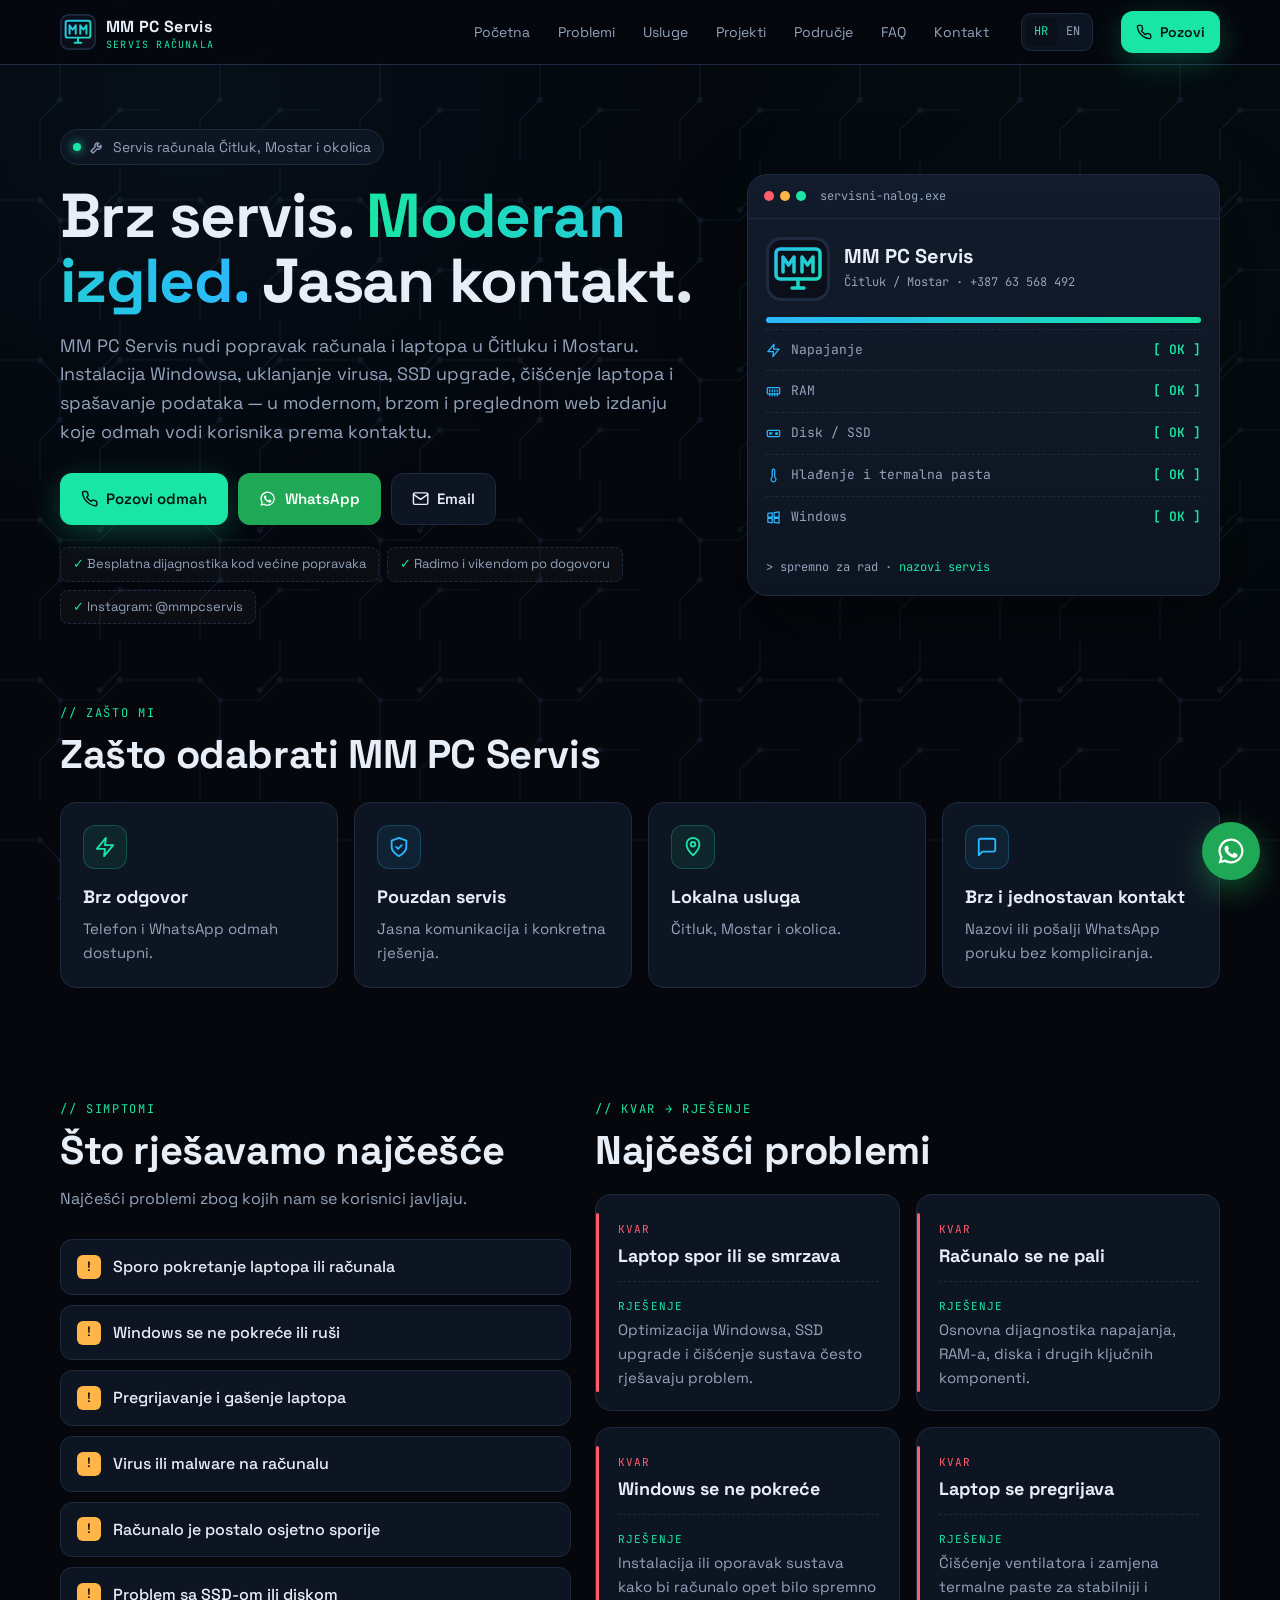
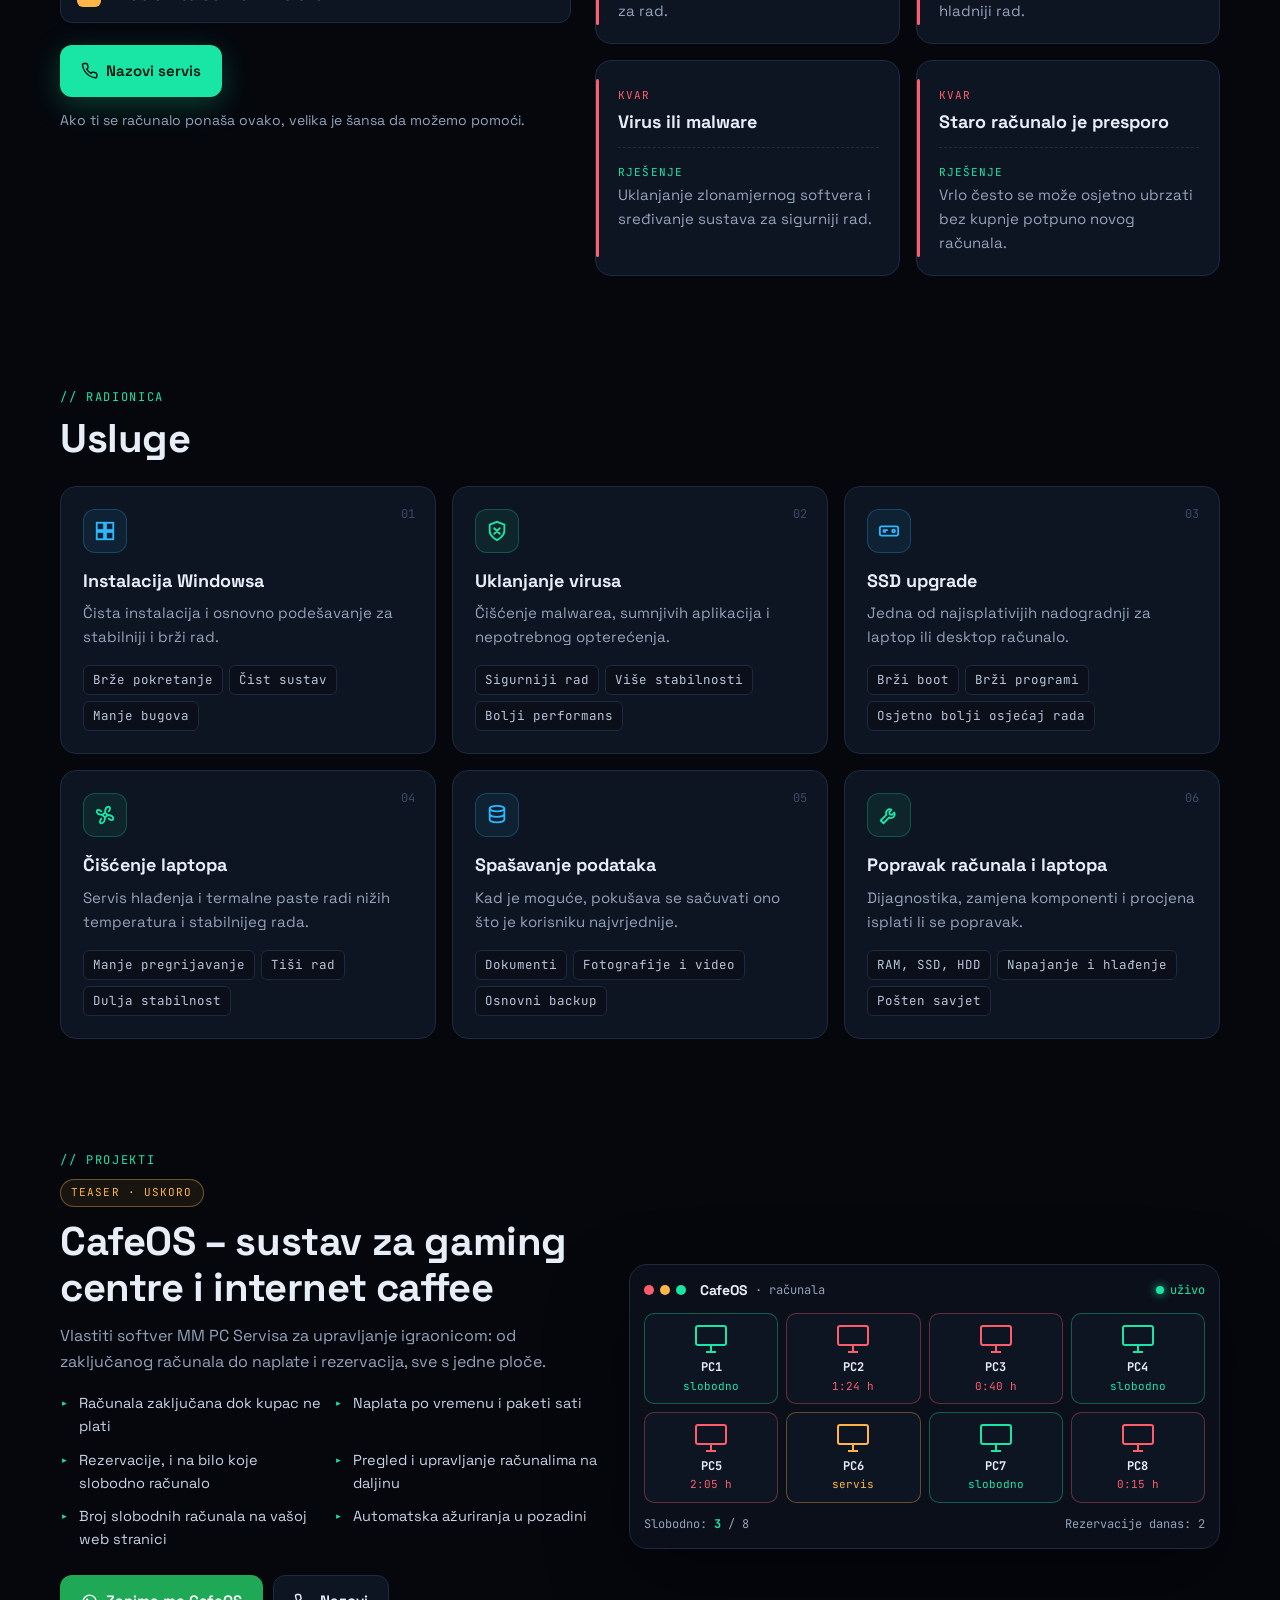
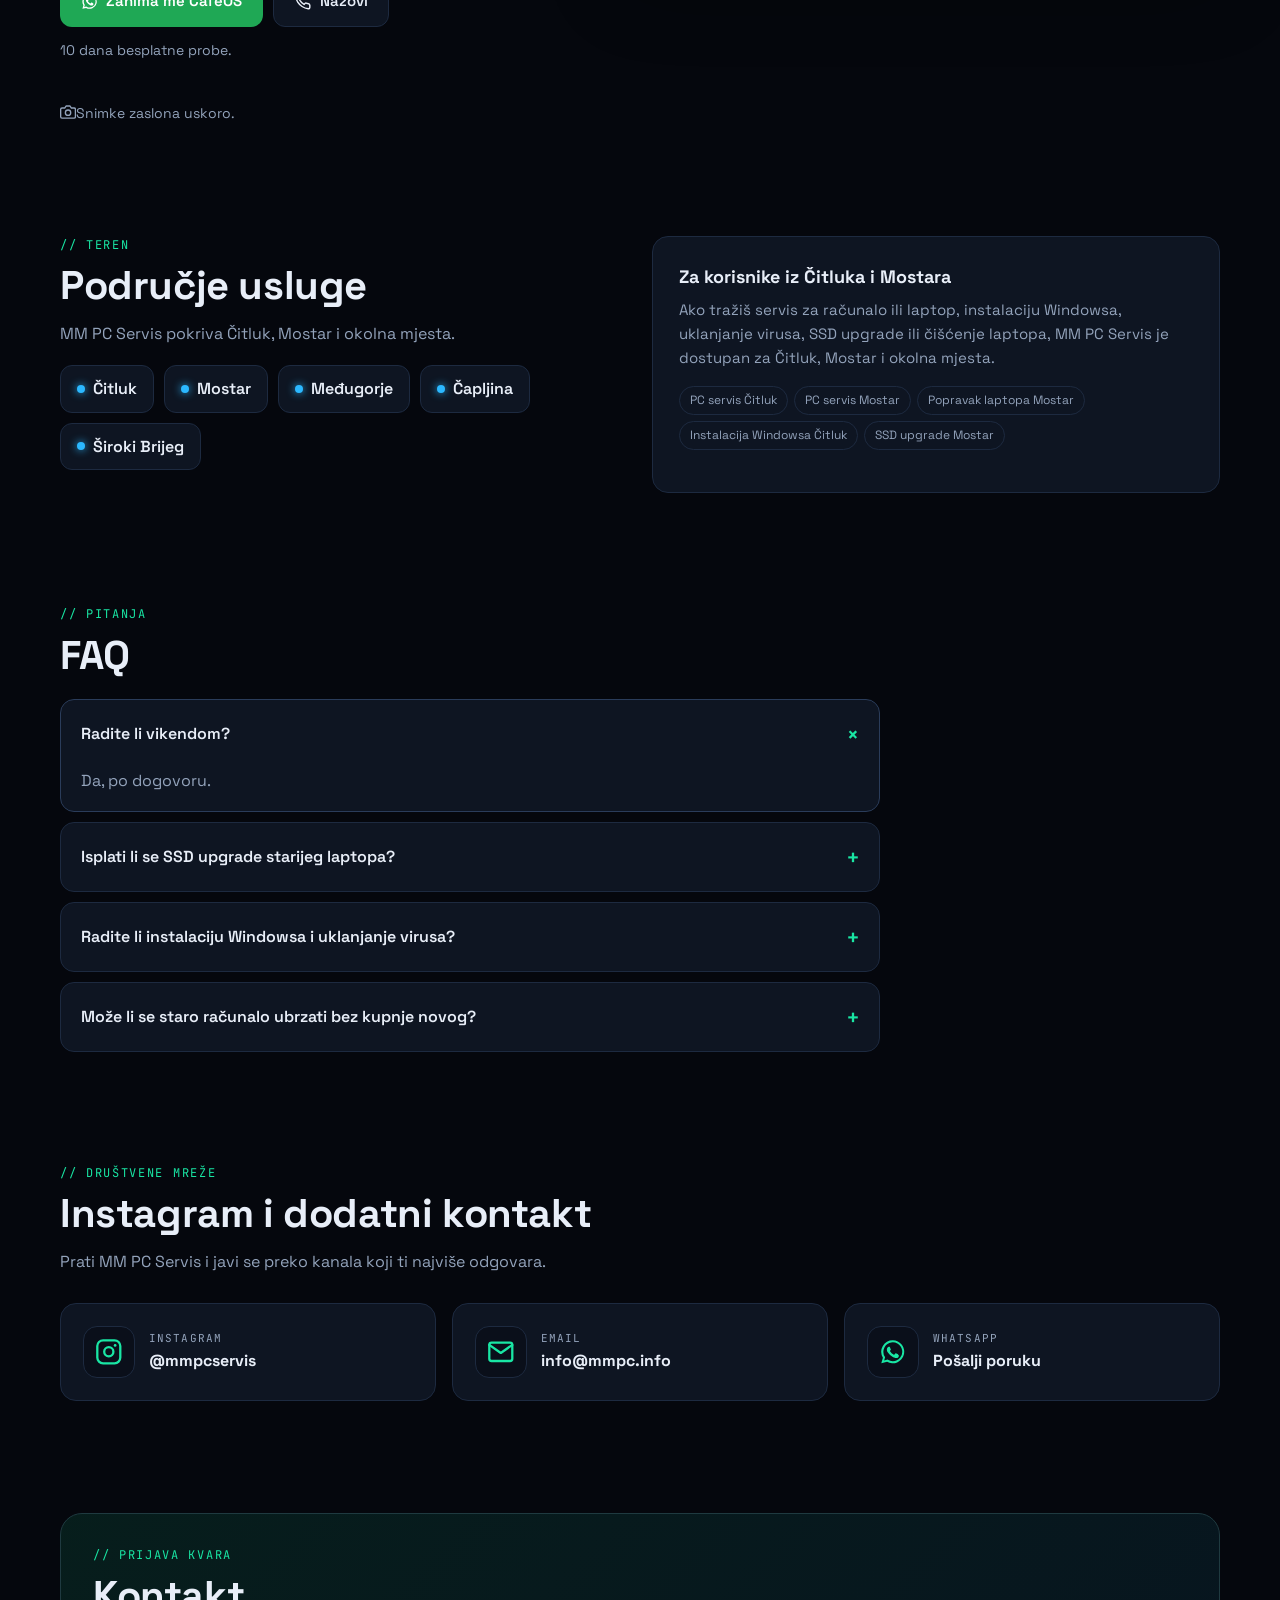
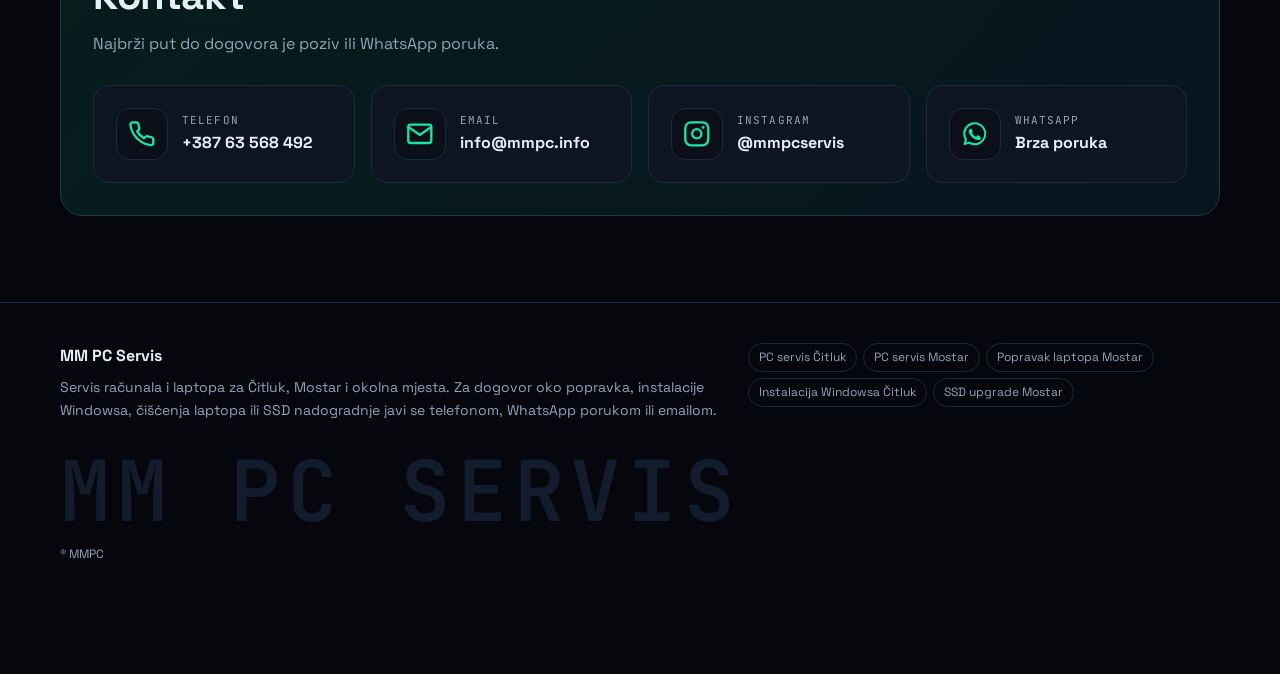
==== commit 56e201ef: "Add files via upload" ====
--- a/index.html
+++ b/index.html
@@ -28,7 +28,7 @@
   "@type": "ComputerRepair",
   "name": "MM PC Servis",
   "telephone": "+38763568492",
-  "email": "mmpcserv@gmail.com",
+  "email": "info@mmpc.info",
   "url": "https://mmpc.info",
   "image": "https://mmpc.info/logo.png",
   "sameAs": ["https://www.instagram.com/mmpcservis"],
@@ -89,7 +89,7 @@
       <div class="cta">
         <a class="btn primary" href="tel:+38763568492"><svg class="i" aria-hidden="true"><use href="#i-phone"/></svg>Pozovi odmah</a>
         <a class="btn wa" href="https://wa.me/38763568492" target="_blank" rel="noopener"><svg class="i" aria-hidden="true"><use href="#i-wa"/></svg>WhatsApp</a>
-        <a class="btn" href="mailto:mmpcserv@gmail.com"><svg class="i" aria-hidden="true"><use href="#i-mail"/></svg>Email</a>
+        <a class="btn" href="mailto:info@mmpc.info"><svg class="i" aria-hidden="true"><use href="#i-mail"/></svg>Email</a>
       </div>
       <ul class="chips">
         <li>Besplatna dijagnostika kod većine popravaka</li>
@@ -316,7 +316,7 @@
     <p class="sub">Prati MM PC Servis i javi se preko kanala koji ti najviše odgovara.</p>
     <div class="grid g3">
       <a class="card contact-card" href="https://www.instagram.com/mmpcservis" target="_blank" rel="noopener"><span class="emo"><svg class="i" aria-hidden="true"><use href="#i-insta"/></svg></span><span><small>Instagram</small><b>@mmpcservis</b></span></a>
-      <a class="card contact-card" href="mailto:mmpcserv@gmail.com"><span class="emo"><svg class="i" aria-hidden="true"><use href="#i-mail"/></svg></span><span><small>Email</small><b>mmpcserv@gmail.com</b></span></a>
+      <a class="card contact-card" href="mailto:info@mmpc.info"><span class="emo"><svg class="i" aria-hidden="true"><use href="#i-mail"/></svg></span><span><small>Email</small><b>info@mmpc.info</b></span></a>
       <a class="card contact-card" href="https://wa.me/38763568492" target="_blank" rel="noopener"><span class="emo"><svg class="i" aria-hidden="true"><use href="#i-wa"/></svg></span><span><small>WhatsApp</small><b>Pošalji poruku</b></span></a>
     </div>
   </div>
@@ -331,7 +331,7 @@
       <p class="sub">Najbrži put do dogovora je poziv ili WhatsApp poruka.</p>
       <div class="grid g4">
         <a class="card contact-card" href="tel:+38763568492"><span class="emo"><svg class="i" aria-hidden="true"><use href="#i-phone"/></svg></span><span><small>Telefon</small><b>+387 63 568 492</b></span></a>
-        <a class="card contact-card" href="mailto:mmpcserv@gmail.com"><span class="emo"><svg class="i" aria-hidden="true"><use href="#i-mail"/></svg></span><span><small>Email</small><b>mmpcserv@gmail.com</b></span></a>
+        <a class="card contact-card" href="mailto:info@mmpc.info"><span class="emo"><svg class="i" aria-hidden="true"><use href="#i-mail"/></svg></span><span><small>Email</small><b>info@mmpc.info</b></span></a>
         <a class="card contact-card" href="https://www.instagram.com/mmpcservis" target="_blank" rel="noopener"><span class="emo"><svg class="i" aria-hidden="true"><use href="#i-insta"/></svg></span><span><small>Instagram</small><b>@mmpcservis</b></span></a>
         <a class="card contact-card" href="https://wa.me/38763568492" target="_blank" rel="noopener"><span class="emo"><svg class="i" aria-hidden="true"><use href="#i-wa"/></svg></span><span><small>WhatsApp</small><b>Brza poruka</b></span></a>
       </div>
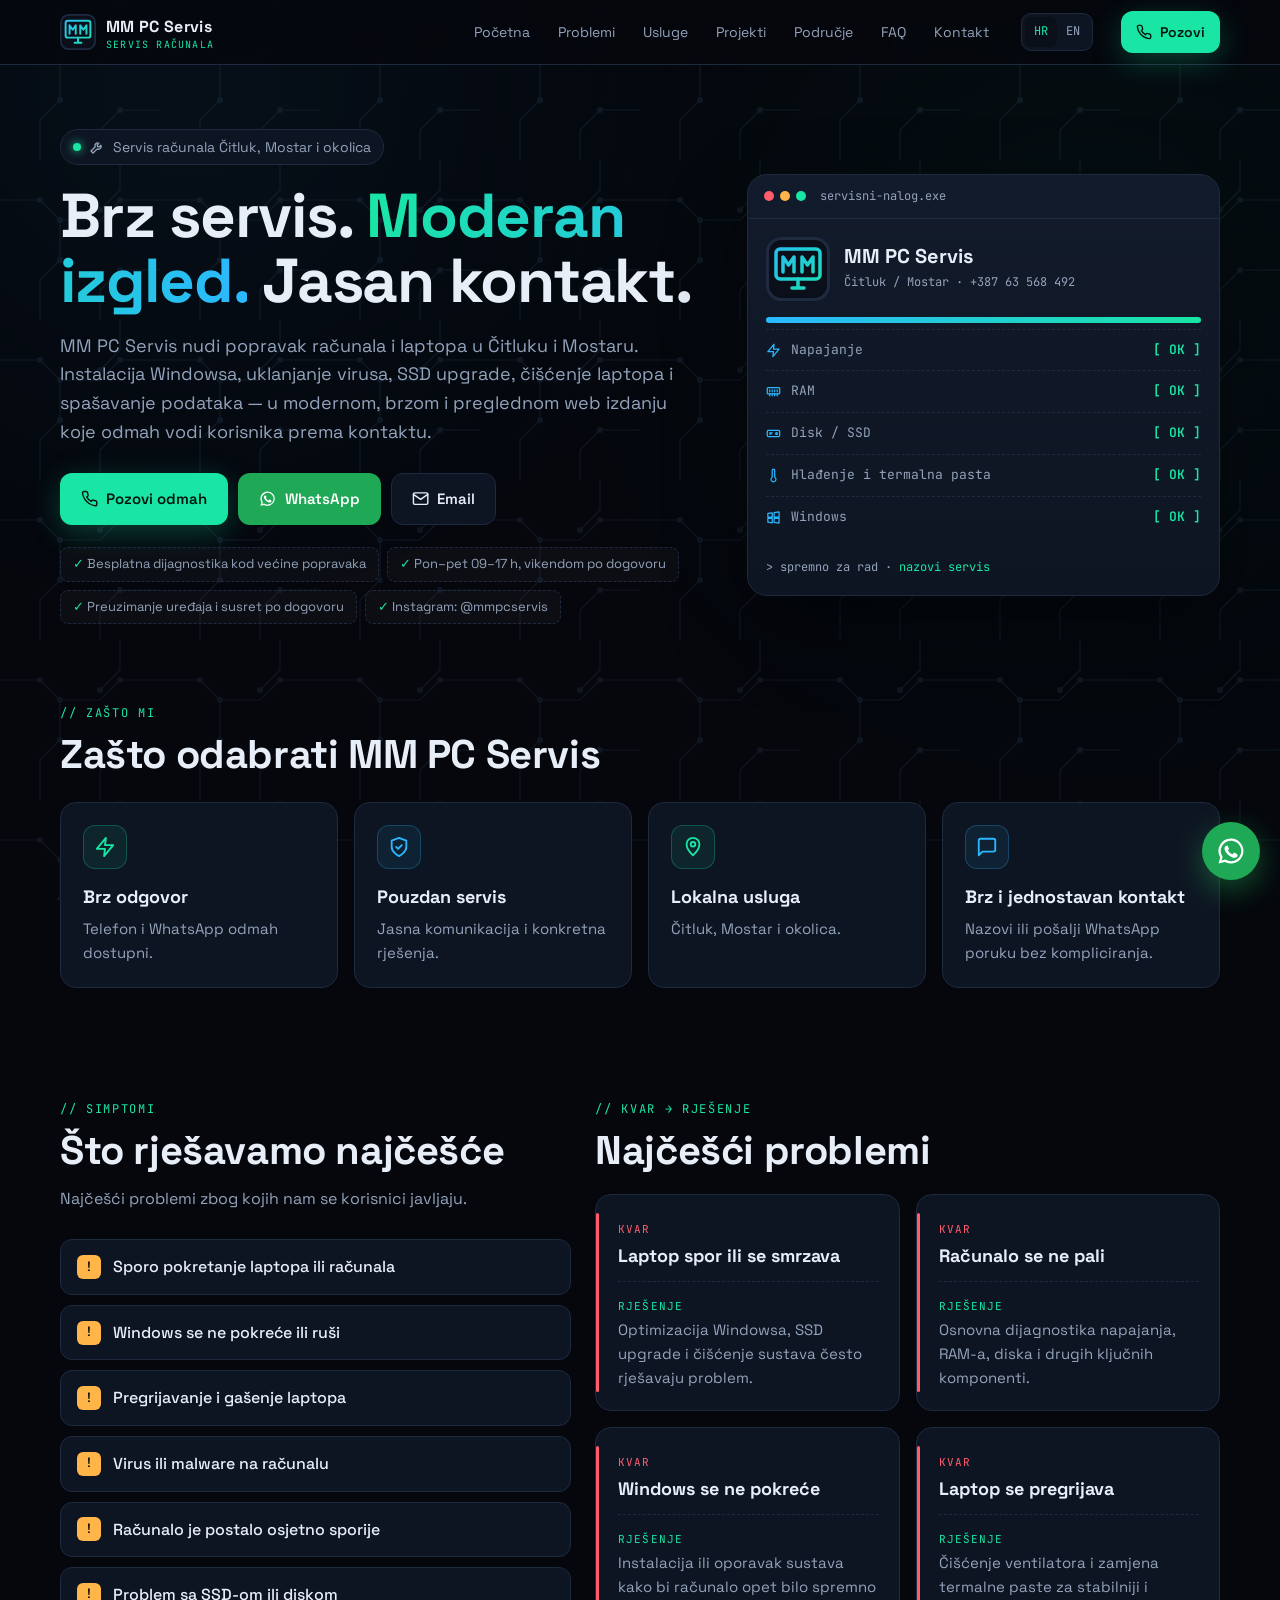
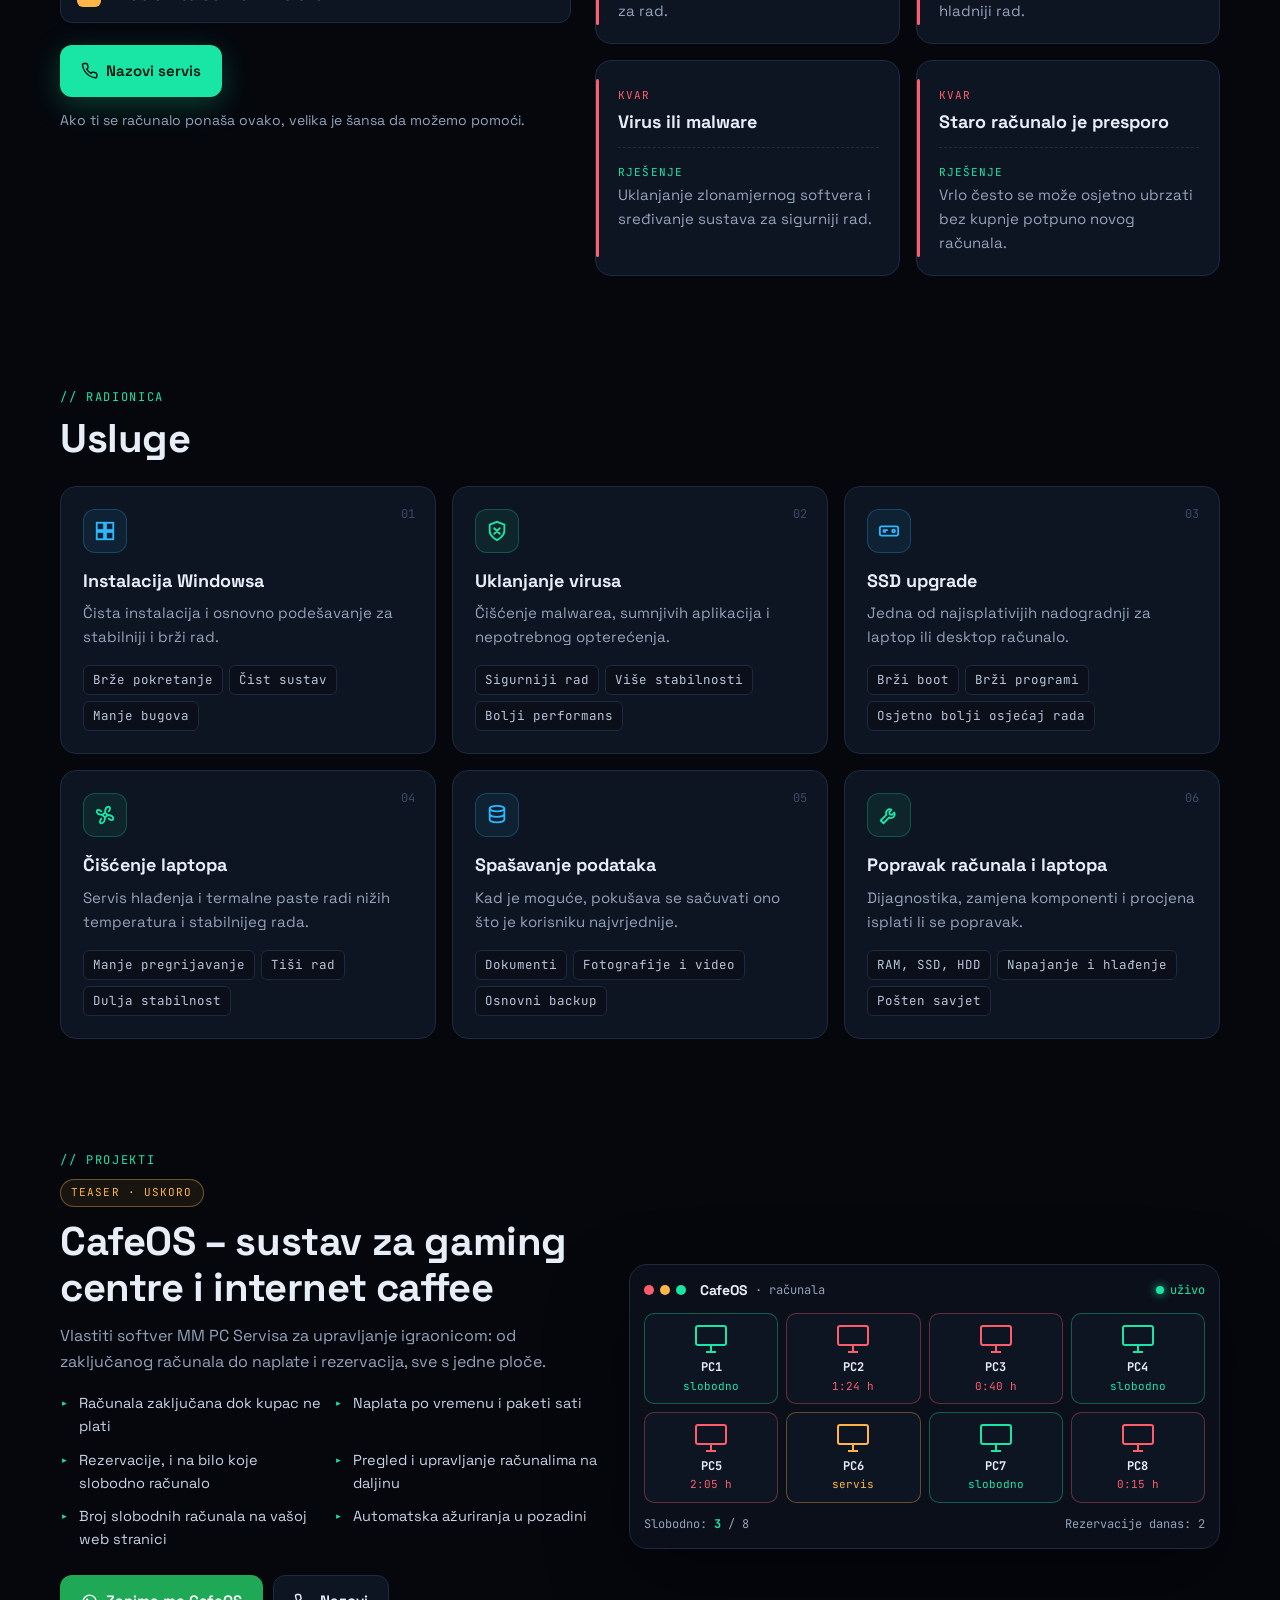
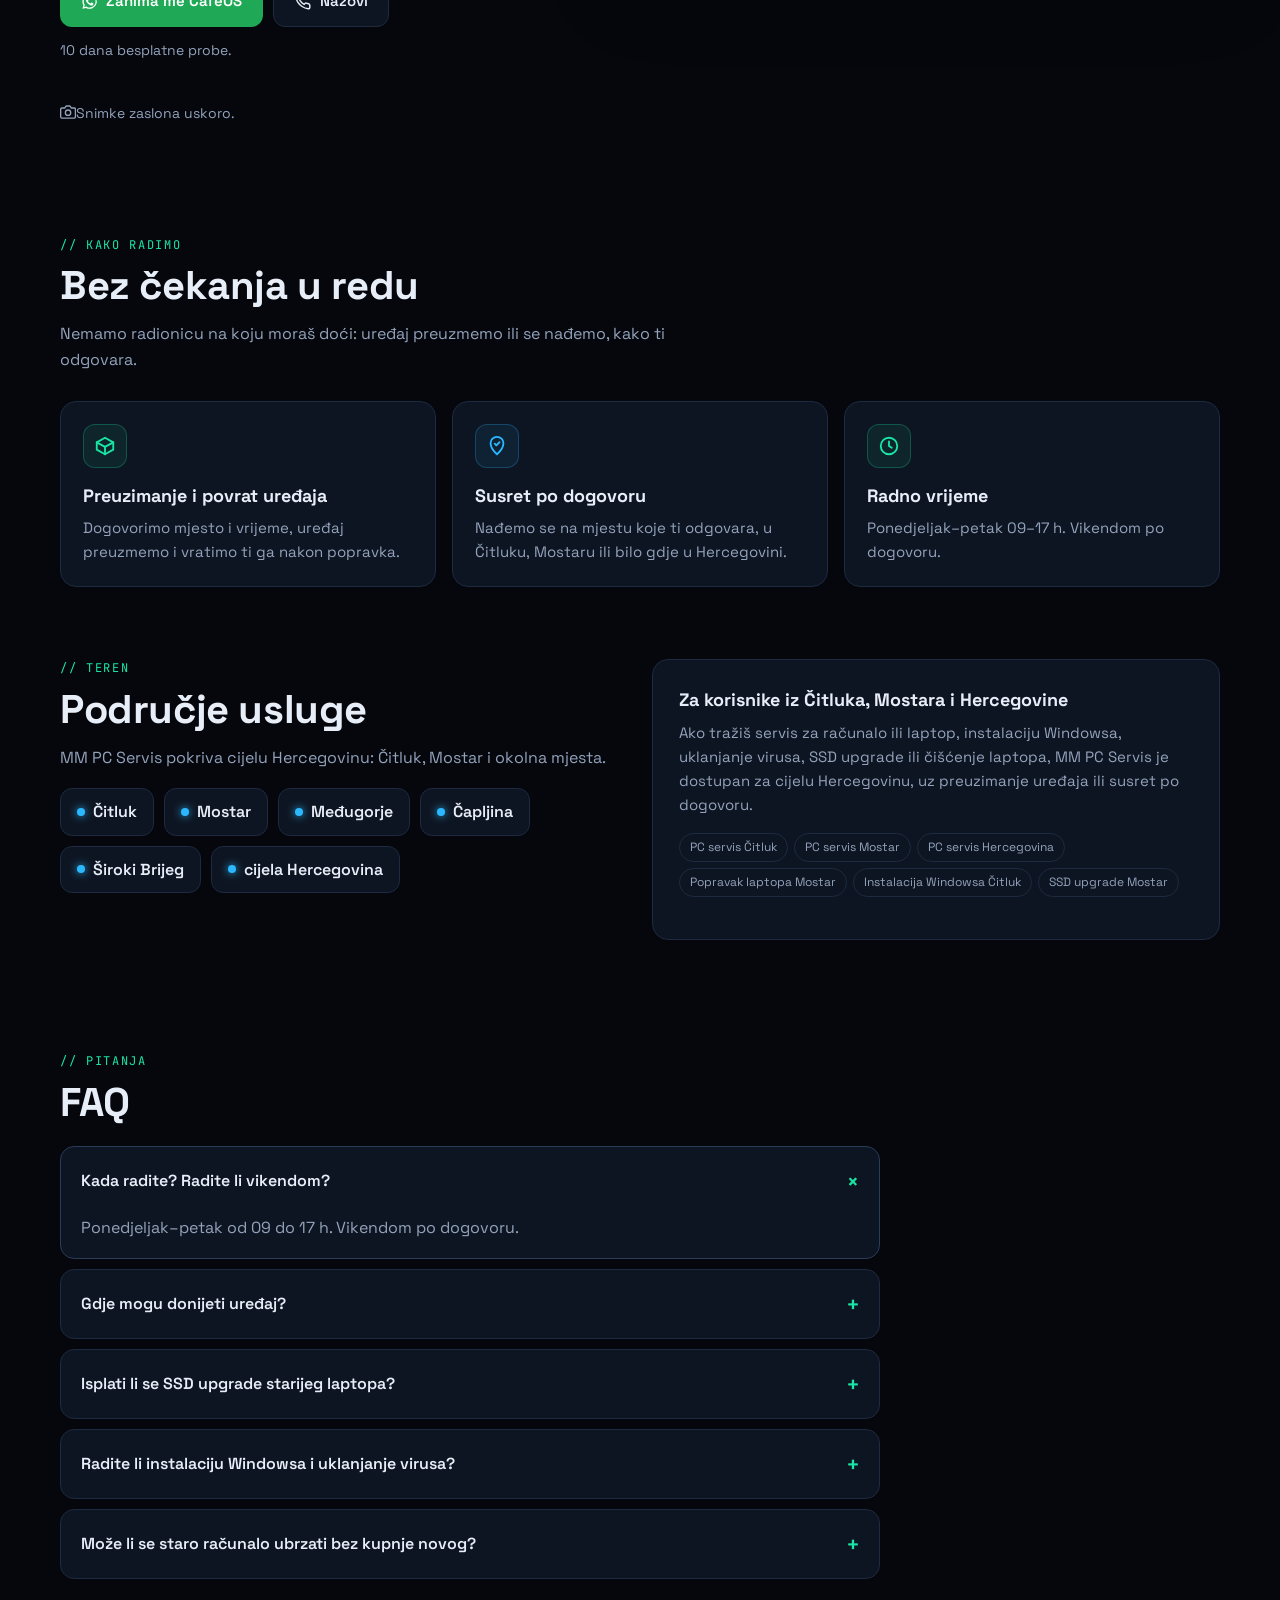
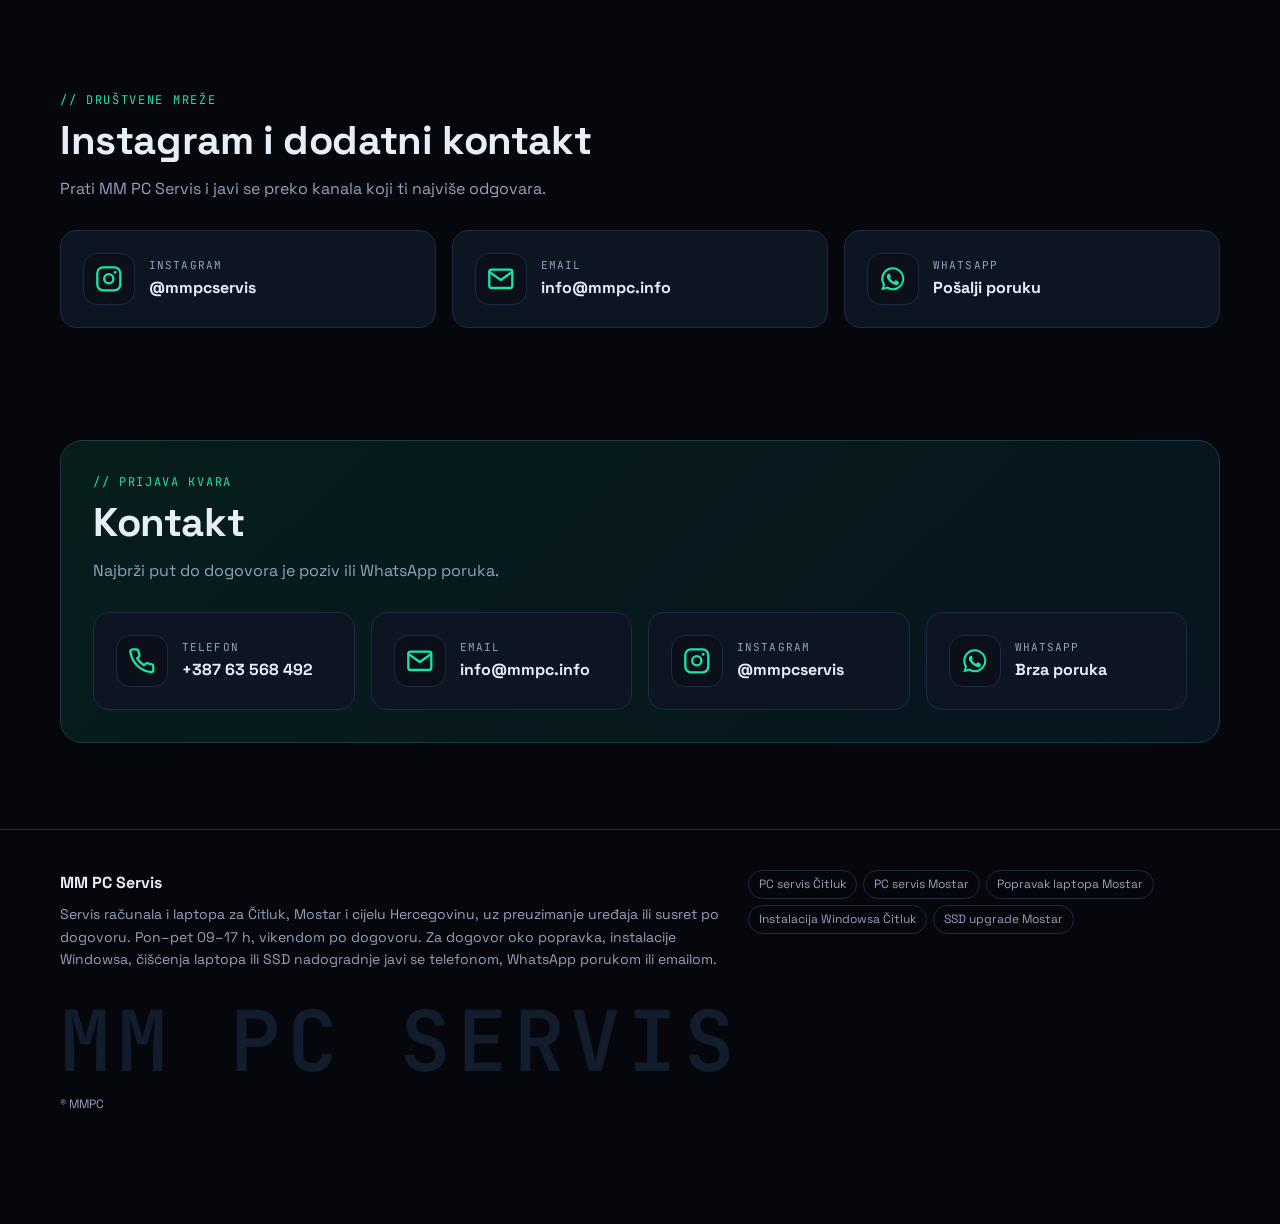
==== commit eeacdf5f: "Add files via upload" ====
--- a/index.html
+++ b/index.html
@@ -4,15 +4,20 @@
 <meta charset="UTF-8">
 <meta name="viewport" content="width=device-width, initial-scale=1">
 <title>MM PC Servis | PC servis Čitluk / Mostar | Popravak računala i laptopa</title>
-<meta name="description" content="MM PC Servis - popravak računala i laptopa u Čitluku i Mostaru. Instalacija Windowsa, uklanjanje virusa, SSD upgrade, čišćenje laptopa i spašavanje podataka.">
-<meta name="keywords" content="MM PC Servis, PC servis Čitluk, PC servis Mostar, popravak laptopa Mostar, instalacija Windowsa Čitluk, SSD upgrade Mostar, čišćenje laptopa Hercegovina">
+<meta name="description" content="MM PC Servis - popravak računala i laptopa u Čitluku, Mostaru i cijeloj Hercegovini. Windows, virusi, SSD upgrade, čišćenje laptopa, podaci. Preuzimanje uređaja.">
+<meta name="keywords" content="MM PC Servis, PC servis Čitluk, PC servis Mostar, PC servis Hercegovina, popravak laptopa Mostar, instalacija Windowsa Čitluk, SSD upgrade Mostar, čišćenje laptopa Hercegovina, preuzimanje laptopa na popravak">
 <meta name="robots" content="index, follow">
 <meta name="theme-color" content="#05070d">
 <meta property="og:title" content="MM PC Servis | PC servis Čitluk / Mostar">
 <meta property="og:description" content="Popravak računala i laptopa. Nazovi: +387 63 568 492">
 <meta property="og:type" content="website">
 <meta property="og:locale" content="hr_HR">
-<meta property="og:image" content="https://mmpc.info/logo.png">
+<meta property="og:url" content="https://mmpc.info/">
+<meta property="og:site_name" content="MM PC Servis">
+<meta property="og:image" content="https://mmpc.info/og-image.png">
+<meta property="og:image:width" content="1200">
+<meta property="og:image:height" content="630">
+<meta name="twitter:card" content="summary_large_image">
 <link rel="canonical" href="https://mmpc.info/">
 <link rel="alternate" hreflang="hr" href="https://mmpc.info/">
 <link rel="alternate" hreflang="en" href="https://mmpc.info/en.html">
@@ -30,11 +35,14 @@
   "telephone": "+38763568492",
   "email": "info@mmpc.info",
   "url": "https://mmpc.info",
-  "image": "https://mmpc.info/logo.png",
+  "image": "https://mmpc.info/og-image.png",
+  "logo": "https://mmpc.info/logo.png",
   "sameAs": ["https://www.instagram.com/mmpcservis"],
-  "address": { "@type": "PostalAddress", "addressLocality": "Čitluk / Mostar", "addressCountry": "BA" },
-  "areaServed": ["Čitluk", "Mostar", "Međugorje", "Čapljina", "Široki Brijeg"],
-  "serviceType": ["Popravak računala", "Popravak laptopa", "Instalacija Windowsa", "SSD upgrade", "Čišćenje laptopa", "Uklanjanje virusa", "Spašavanje podataka"]
+  "address": { "@type": "PostalAddress", "addressLocality": "Čitluk / Mostar", "addressRegion": "Hercegovina", "addressCountry": "BA" },
+  "areaServed": [{ "@type": "AdministrativeArea", "name": "Hercegovina" }, "Čitluk", "Mostar", "Međugorje", "Čapljina", "Široki Brijeg"],
+  "openingHoursSpecification": [{ "@type": "OpeningHoursSpecification", "dayOfWeek": ["Monday", "Tuesday", "Wednesday", "Thursday", "Friday"], "opens": "09:00", "closes": "17:00" }],
+  "description": "Servis računala i laptopa bez stalne radionice: preuzimanje i povrat uređaja ili susret po dogovoru, u cijeloj Hercegovini. Pon–pet 09–17 h, vikendom po dogovoru.",
+  "serviceType": ["Popravak računala", "Popravak laptopa", "Instalacija Windowsa", "SSD upgrade", "Čišćenje laptopa", "Uklanjanje virusa", "Spašavanje podataka", "Preuzimanje i povrat uređaja"]
 }
 </script>
 <link rel="stylesheet" href="style.css">
@@ -57,6 +65,9 @@
   <symbol id="i-disk" viewBox="0 0 24 24" fill="none" stroke="currentColor" stroke-width="2" stroke-linecap="round" stroke-linejoin="round"><rect x="2" y="7" width="20" height="10" rx="2"/><path d="M6 11h4M6 13h2"/><circle cx="17" cy="12" r="1.5"/></symbol>
   <symbol id="i-temp" viewBox="0 0 24 24" fill="none" stroke="currentColor" stroke-width="2" stroke-linecap="round" stroke-linejoin="round"><path d="M14 14.8V4a2 2 0 0 0-4 0v10.8a4 4 0 1 0 4 0z"/></symbol>
   <symbol id="i-win" viewBox="0 0 24 24" fill="none" stroke="currentColor" stroke-width="2" stroke-linejoin="round"><path d="M3 5.5 10 4.5v7H3zM13 4.1 21 3v8.5h-8zM3 13.5h7v7l-7-1zM13 13.5h8V21l-8-1.1z"/></symbol>
+  <symbol id="i-clock" viewBox="0 0 24 24" fill="none" stroke="currentColor" stroke-width="2" stroke-linecap="round" stroke-linejoin="round"><circle cx="12" cy="12" r="9"/><path d="M12 7v5l3 2"/></symbol>
+  <symbol id="i-box" viewBox="0 0 24 24" fill="none" stroke="currentColor" stroke-width="2" stroke-linecap="round" stroke-linejoin="round"><path d="M21 8 12 3 3 8v8l9 5 9-5z"/><path d="M3 8l9 5 9-5M12 13v8"/></symbol>
+  <symbol id="i-meet" viewBox="0 0 24 24" fill="none" stroke="currentColor" stroke-width="2" stroke-linecap="round" stroke-linejoin="round"><path d="M12 21s-7-6.2-7-12a7 7 0 0 1 14 0c0 5.8-7 12-7 12z"/><path d="M9.5 9.5l1.8 1.8 3.4-3.4"/></symbol>
 </svg>
 <header>
   <nav class="wrap nav" aria-label="Glavni izbornik">
@@ -93,7 +104,8 @@
       </div>
       <ul class="chips">
         <li>Besplatna dijagnostika kod većine popravaka</li>
-        <li>Radimo i vikendom po dogovoru</li>
+        <li>Pon–pet 09–17 h, vikendom po dogovoru</li>
+        <li>Preuzimanje uređaja i susret po dogovoru</li>
         <li>Instagram: @mmpcservis</li>
       </ul>
     </div>
@@ -273,22 +285,45 @@
   <dialog class="lightbox" id="lightbox"><button class="x" aria-label="Zatvori">×</button><img alt=""><p></p></dialog>
 </section>
 
+<!-- KAKO RADIMO -->
+<section id="kako-radimo" style="padding-bottom:16px">
+  <div class="wrap">
+    <p class="kicker">// kako radimo</p>
+    <h2>Bez čekanja u redu</h2>
+    <p class="sub">Nemamo radionicu na koju moraš doći: uređaj preuzmemo ili se nađemo, kako ti odgovara.</p>
+    <div class="grid g3">
+      <div class="card">
+        <div class="ico"><svg aria-hidden="true"><use href="#i-box"/></svg></div>
+        <h3>Preuzimanje i povrat uređaja</h3><p>Dogovorimo mjesto i vrijeme, uređaj preuzmemo i vratimo ti ga nakon popravka.</p>
+      </div>
+      <div class="card">
+        <div class="ico blue"><svg aria-hidden="true"><use href="#i-meet"/></svg></div>
+        <h3>Susret po dogovoru</h3><p>Nađemo se na mjestu koje ti odgovara, u Čitluku, Mostaru ili bilo gdje u Hercegovini.</p>
+      </div>
+      <div class="card">
+        <div class="ico"><svg aria-hidden="true"><use href="#i-clock"/></svg></div>
+        <h3>Radno vrijeme</h3><p>Ponedjeljak–petak 09–17 h. Vikendom po dogovoru.</p>
+      </div>
+    </div>
+  </div>
+</section>
+
 <!-- PODRUČJE -->
 <section id="podrucje">
   <div class="wrap area">
     <div>
       <p class="kicker">// teren</p>
       <h2>Područje usluge</h2>
-      <p class="sub" style="margin-bottom:0">MM PC Servis pokriva Čitluk, Mostar i okolna mjesta.</p>
+      <p class="sub" style="margin-bottom:0">MM PC Servis pokriva cijelu Hercegovinu: Čitluk, Mostar i okolna mjesta.</p>
       <ul class="places">
-        <li>Čitluk</li><li>Mostar</li><li>Međugorje</li><li>Čapljina</li><li>Široki Brijeg</li>
+        <li>Čitluk</li><li>Mostar</li><li>Međugorje</li><li>Čapljina</li><li>Široki Brijeg</li><li>cijela Hercegovina</li>
       </ul>
     </div>
     <div class="card" style="padding:26px">
-      <h3>Za korisnike iz Čitluka i Mostara</h3>
-      <p>Ako tražiš servis za računalo ili laptop, instalaciju Windowsa, uklanjanje virusa, SSD upgrade ili čišćenje laptopa, MM PC Servis je dostupan za Čitluk, Mostar i okolna mjesta.</p>
+      <h3>Za korisnike iz Čitluka, Mostara i Hercegovine</h3>
+      <p>Ako tražiš servis za računalo ili laptop, instalaciju Windowsa, uklanjanje virusa, SSD upgrade ili čišćenje laptopa, MM PC Servis je dostupan za cijelu Hercegovinu, uz preuzimanje uređaja ili susret po dogovoru.</p>
       <ul class="seo">
-        <li>PC servis Čitluk</li><li>PC servis Mostar</li><li>Popravak laptopa Mostar</li><li>Instalacija Windowsa Čitluk</li><li>SSD upgrade Mostar</li>
+        <li>PC servis Čitluk</li><li>PC servis Mostar</li><li>PC servis Hercegovina</li><li>Popravak laptopa Mostar</li><li>Instalacija Windowsa Čitluk</li><li>SSD upgrade Mostar</li>
       </ul>
     </div>
   </div>
@@ -300,7 +335,8 @@
     <p class="kicker">// pitanja</p>
     <h2>FAQ</h2>
     <div class="faq" style="margin-top:20px">
-      <details open><summary>Radite li vikendom?</summary><p>Da, po dogovoru.</p></details>
+      <details open><summary>Kada radite? Radite li vikendom?</summary><p>Ponedjeljak–petak od 09 do 17 h. Vikendom po dogovoru.</p></details>
+      <details><summary>Gdje mogu donijeti uređaj?</summary><p>Nemamo stalnu radionicu: uređaj preuzmemo na dogovorenom mjestu i vratimo ga nakon popravka, ili se nađemo po dogovoru, bilo gdje u Hercegovini.</p></details>
       <details><summary>Isplati li se SSD upgrade starijeg laptopa?</summary><p>U velikom broju slučajeva da. SSD upgrade često donosi veliko ubrzanje rada.</p></details>
       <details><summary>Radite li instalaciju Windowsa i uklanjanje virusa?</summary><p>Da, to su među najtraženijim uslugama.</p></details>
       <details><summary>Može li se staro računalo ubrzati bez kupnje novog?</summary><p>Vrlo često može, ovisno o stanju uređaja i mogućnosti nadogradnje.</p></details>
@@ -345,7 +381,7 @@
     <div class="foot">
       <div>
         <h4>MM PC Servis</h4>
-        <p>Servis računala i laptopa za Čitluk, Mostar i okolna mjesta. Za dogovor oko popravka, instalacije Windowsa, čišćenja laptopa ili SSD nadogradnje javi se telefonom, WhatsApp porukom ili emailom.</p>
+        <p>Servis računala i laptopa za Čitluk, Mostar i cijelu Hercegovinu, uz preuzimanje uređaja ili susret po dogovoru. Pon–pet 09–17 h, vikendom po dogovoru. Za dogovor oko popravka, instalacije Windowsa, čišćenja laptopa ili SSD nadogradnje javi se telefonom, WhatsApp porukom ili emailom.</p>
       </div>
       <ul class="seo" style="margin-top:0;align-content:flex-start">
         <li>PC servis Čitluk</li><li>PC servis Mostar</li><li>Popravak laptopa Mostar</li><li>Instalacija Windowsa Čitluk</li><li>SSD upgrade Mostar</li>
--- a/style.css
+++ b/style.css
@@ -230,6 +230,19 @@
 .lightbox p { text-align: center; color: var(--text); margin: 10px 0 0; }
 .lightbox .x { position: fixed; top: 14px; right: 16px; width: 44px; height: 44px; border-radius: 50%; border: 1px solid var(--line); background: var(--panel); color: var(--text); font-size: 22px; cursor: pointer; }
 
+/* obavijest kad se kopira email adresa */
+.toast {
+  position: fixed; left: 50%; bottom: 24px; transform: translateX(-50%); z-index: 80; width: min(440px, calc(100% - 32px));
+  background: var(--panel2); border: 1px solid var(--accent); border-radius: 14px; padding: 14px 44px 14px 16px;
+  box-shadow: 0 20px 50px rgba(0,0,0,.5); animation: toastIn .2s ease-out;
+}
+.toast p { margin: 0 0 10px; font-size: 14.5px; word-break: break-word; }
+.toast .ok { color: var(--accent); font-weight: 700; }
+.toast .row { display: flex; flex-wrap: wrap; gap: 8px; }
+.toast .x { position: absolute; top: 8px; right: 8px; width: 30px; height: 30px; border-radius: 8px; border: 0; background: transparent; color: var(--muted); font-size: 20px; cursor: pointer; }
+.toast .x:hover { color: var(--text); background: var(--panel); }
+@keyframes toastIn { from { opacity: 0; transform: translate(-50%, 10px); } }
+
 @media (max-width: 960px) {
   .proj { grid-template-columns: 1fr; }
   .gallery { grid-template-columns: repeat(2, 1fr); }
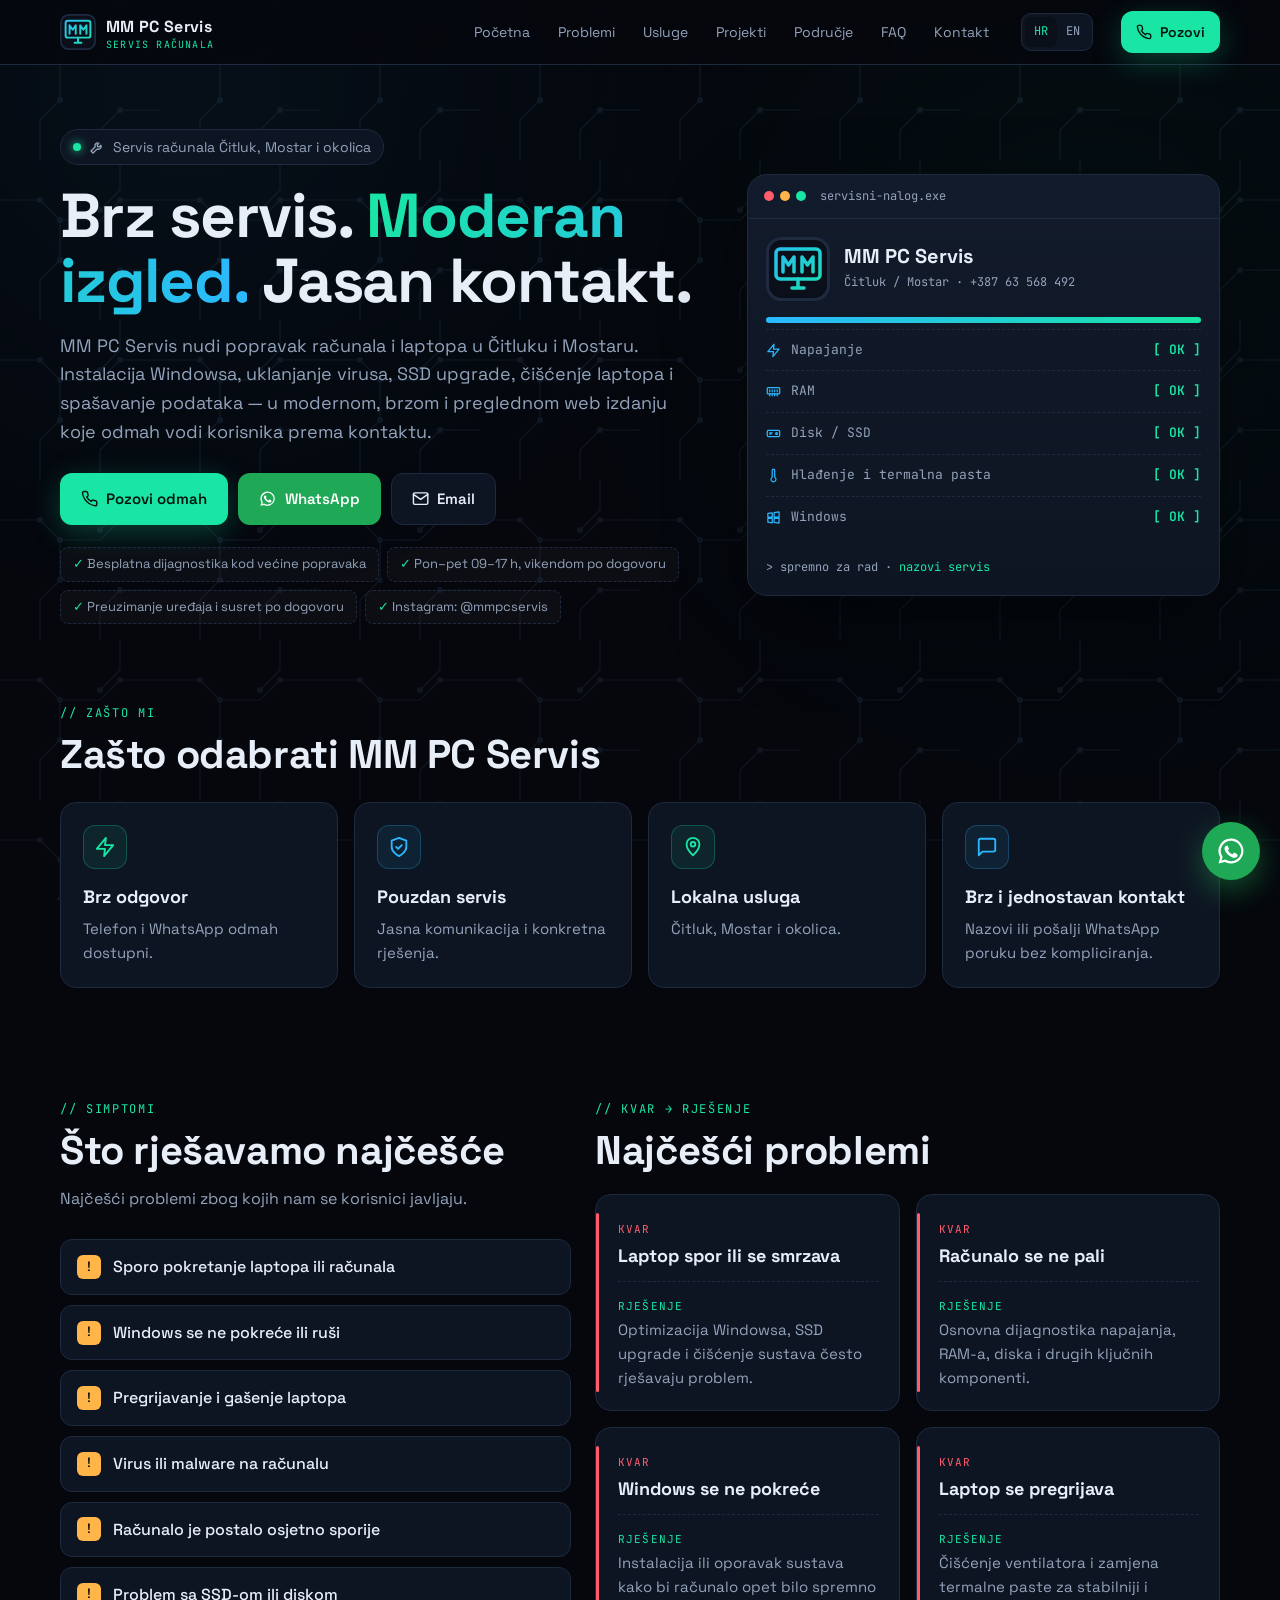
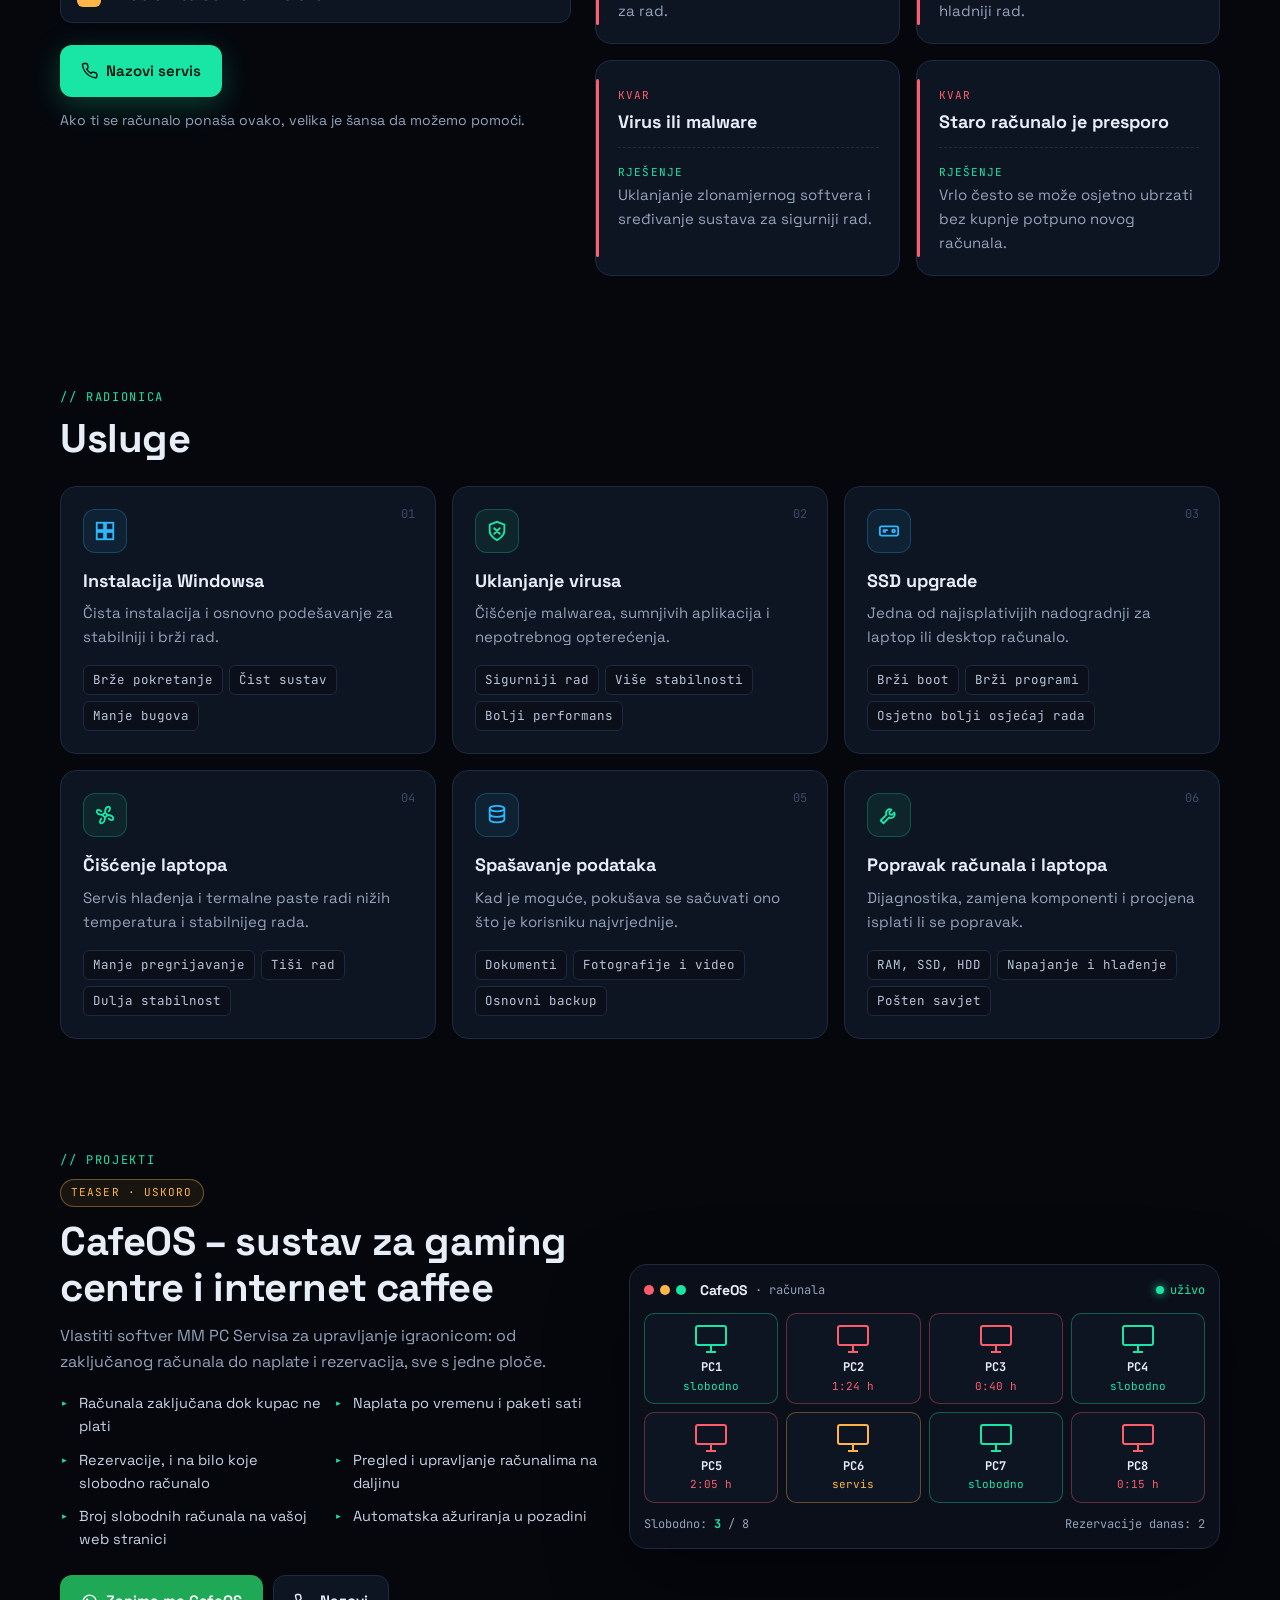
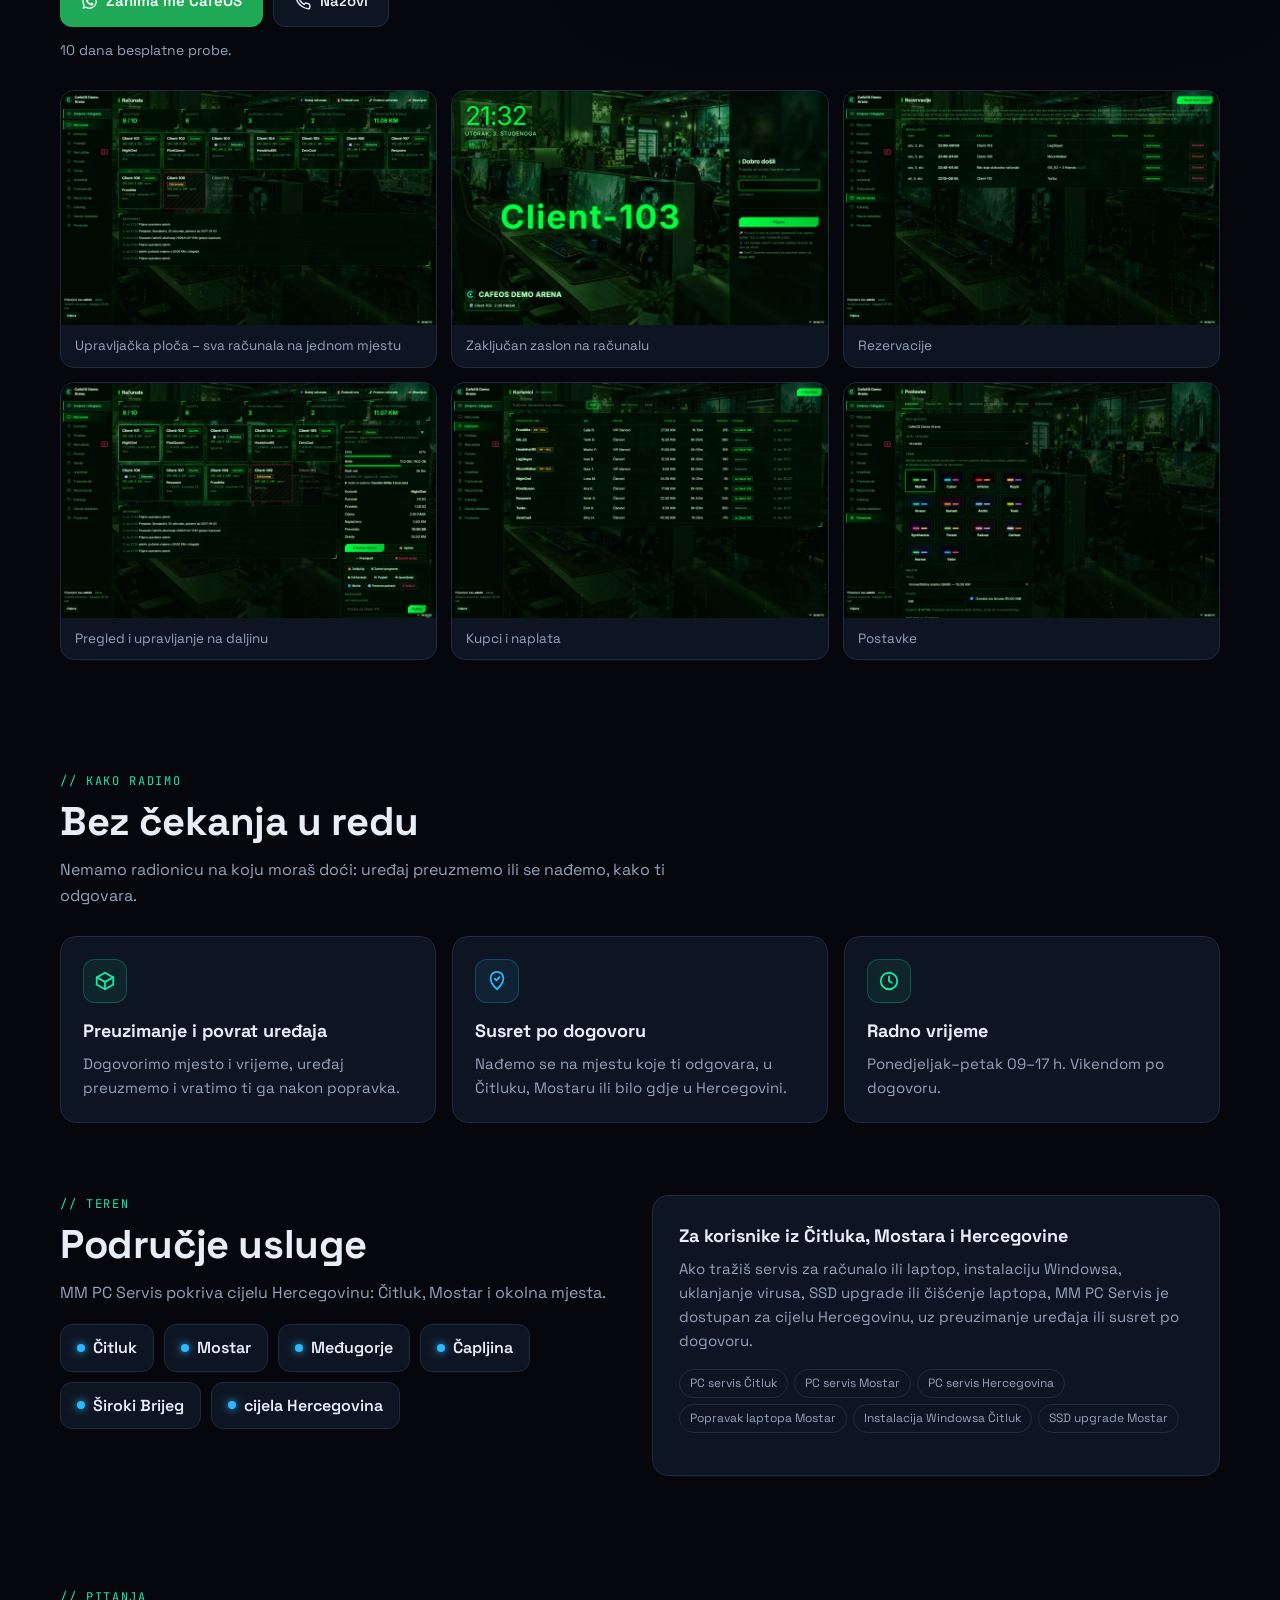
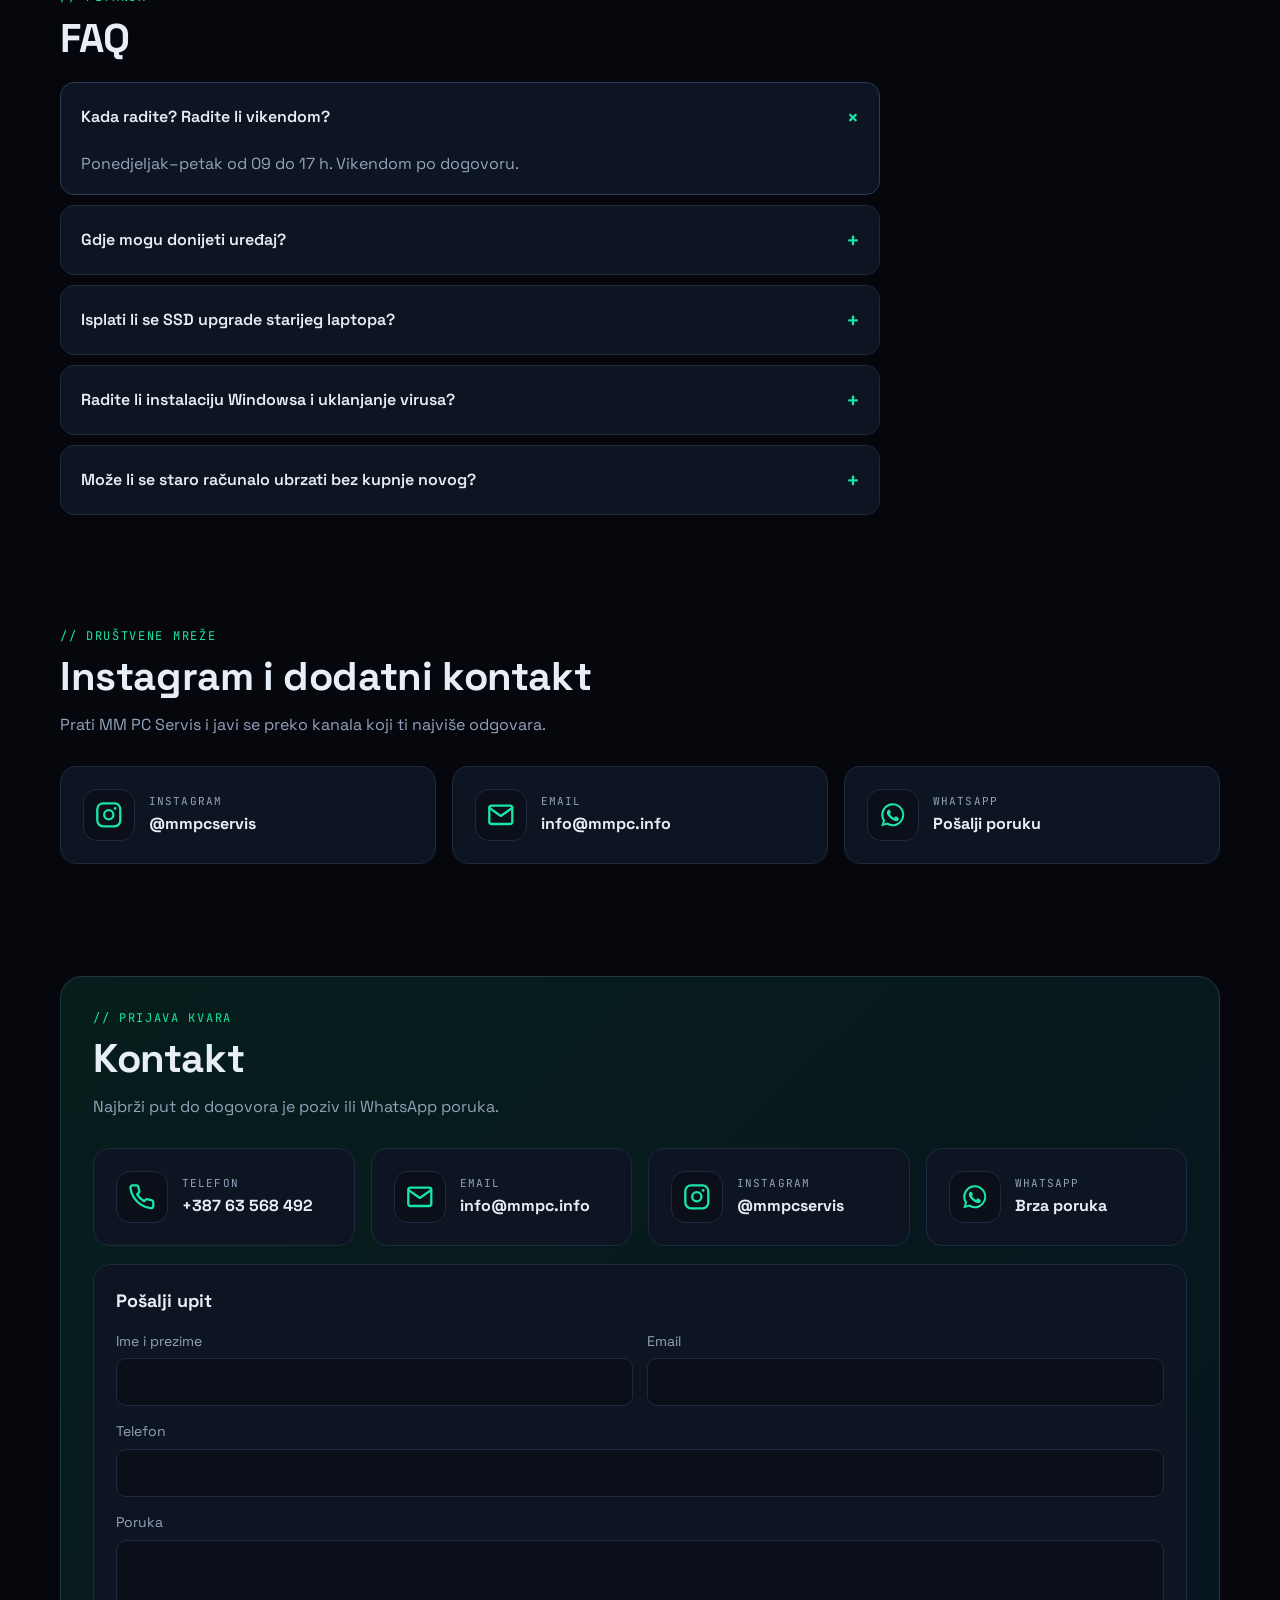
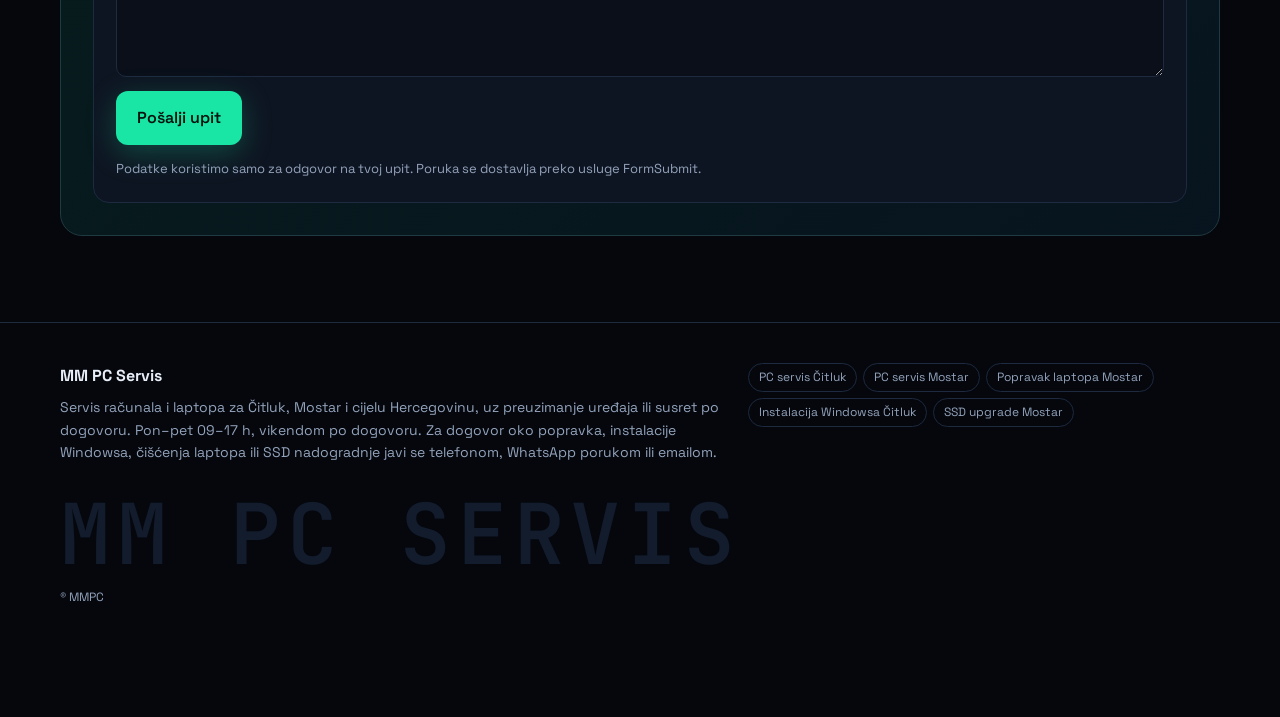
==== commit e63116d9: "Contact form at the end of the page, sent to info@mmpc.info Name, email, phone and message are all r" ====
--- a/index.html
+++ b/index.html
@@ -371,6 +371,19 @@
         <a class="card contact-card" href="https://www.instagram.com/mmpcservis" target="_blank" rel="noopener"><span class="emo"><svg class="i" aria-hidden="true"><use href="#i-insta"/></svg></span><span><small>Instagram</small><b>@mmpcservis</b></span></a>
         <a class="card contact-card" href="https://wa.me/38763568492" target="_blank" rel="noopener"><span class="emo"><svg class="i" aria-hidden="true"><use href="#i-wa"/></svg></span><span><small>WhatsApp</small><b>Brza poruka</b></span></a>
       </div>
+      <form class="cform" id="cform" action="https://formsubmit.co/ajax/info@mmpc.info" method="post" data-subject="Novi upit s mmpc.info" data-sending="Šaljem…" data-ok="Hvala! Upit je poslan, javit ćemo ti se uskoro." data-fail="Slanje nije uspjelo. Pokušaj ponovno ili nas nazovi na +387 63 568 492.">
+        <h3>Pošalji upit</h3>
+        <div class="cform-row">
+          <label>Ime i prezime<input name="name" type="text" autocomplete="name" maxlength="100" pattern=".*\S.*" title="Upiši ime i prezime" required></label>
+          <label>Email<input name="email" type="email" autocomplete="email" maxlength="150" required></label>
+        </div>
+        <label>Telefon<input name="phone" type="tel" autocomplete="tel" maxlength="40" pattern="(?=(.*[0-9]){6})[0-9+ .\/\(\)\-]+" title="Upiši broj telefona, npr. 063 123 456" required></label>
+        <label>Poruka<textarea name="message" rows="5" maxlength="3000" required></textarea></label>
+        <input class="cform-hp" type="text" name="_honey" tabindex="-1" autocomplete="off" aria-hidden="true">
+        <button class="btn primary" type="submit">Pošalji upit</button>
+        <p class="cform-note">Podatke koristimo samo za odgovor na tvoj upit. Poruka se dostavlja preko usluge FormSubmit.</p>
+        <p class="cform-status" role="status" hidden></p>
+      </form>
     </div>
   </div>
 </section>
--- a/style.css
+++ b/style.css
@@ -271,3 +271,19 @@
   .nav .call span { display: none; }
 }
 @media (prefers-reduced-motion: reduce) { * { animation: none !important; transition: none !important; } .bar i { width: 100%; } }
+
+/* kontakt forma */
+.cform { display: grid; gap: 14px; margin-top: 18px; padding: 22px; background: var(--panel); border: 1px solid var(--line); border-radius: var(--radius); }
+.cform h3 { margin: 0; font-size: 18px; }
+.cform-row { display: grid; grid-template-columns: 1fr 1fr; gap: 14px; }
+.cform label { display: grid; gap: 6px; font-size: 14px; color: var(--muted); }
+.cform input, .cform textarea { width: 100%; padding: 12px 14px; font: inherit; color: var(--text); background: var(--bg2); border: 1px solid var(--line); border-radius: 10px; }
+.cform textarea { resize: vertical; }
+.cform input:focus, .cform textarea:focus { outline: none; border-color: var(--accent); }
+.cform .btn { justify-self: start; cursor: pointer; font: inherit; font-weight: 600; }
+.cform .btn:disabled { opacity: .6; cursor: wait; }
+.cform-hp { position: absolute; left: -9999px; width: 1px; height: 1px; opacity: 0; }
+.cform-note { margin: 0; font-size: 13px; color: var(--muted); }
+.cform-status { margin: 0; font-size: 15px; color: var(--accent); }
+.cform-status.err { color: var(--danger); }
+@media (max-width: 620px) { .cform-row { grid-template-columns: 1fr; } .cform .btn { justify-self: stretch; } }
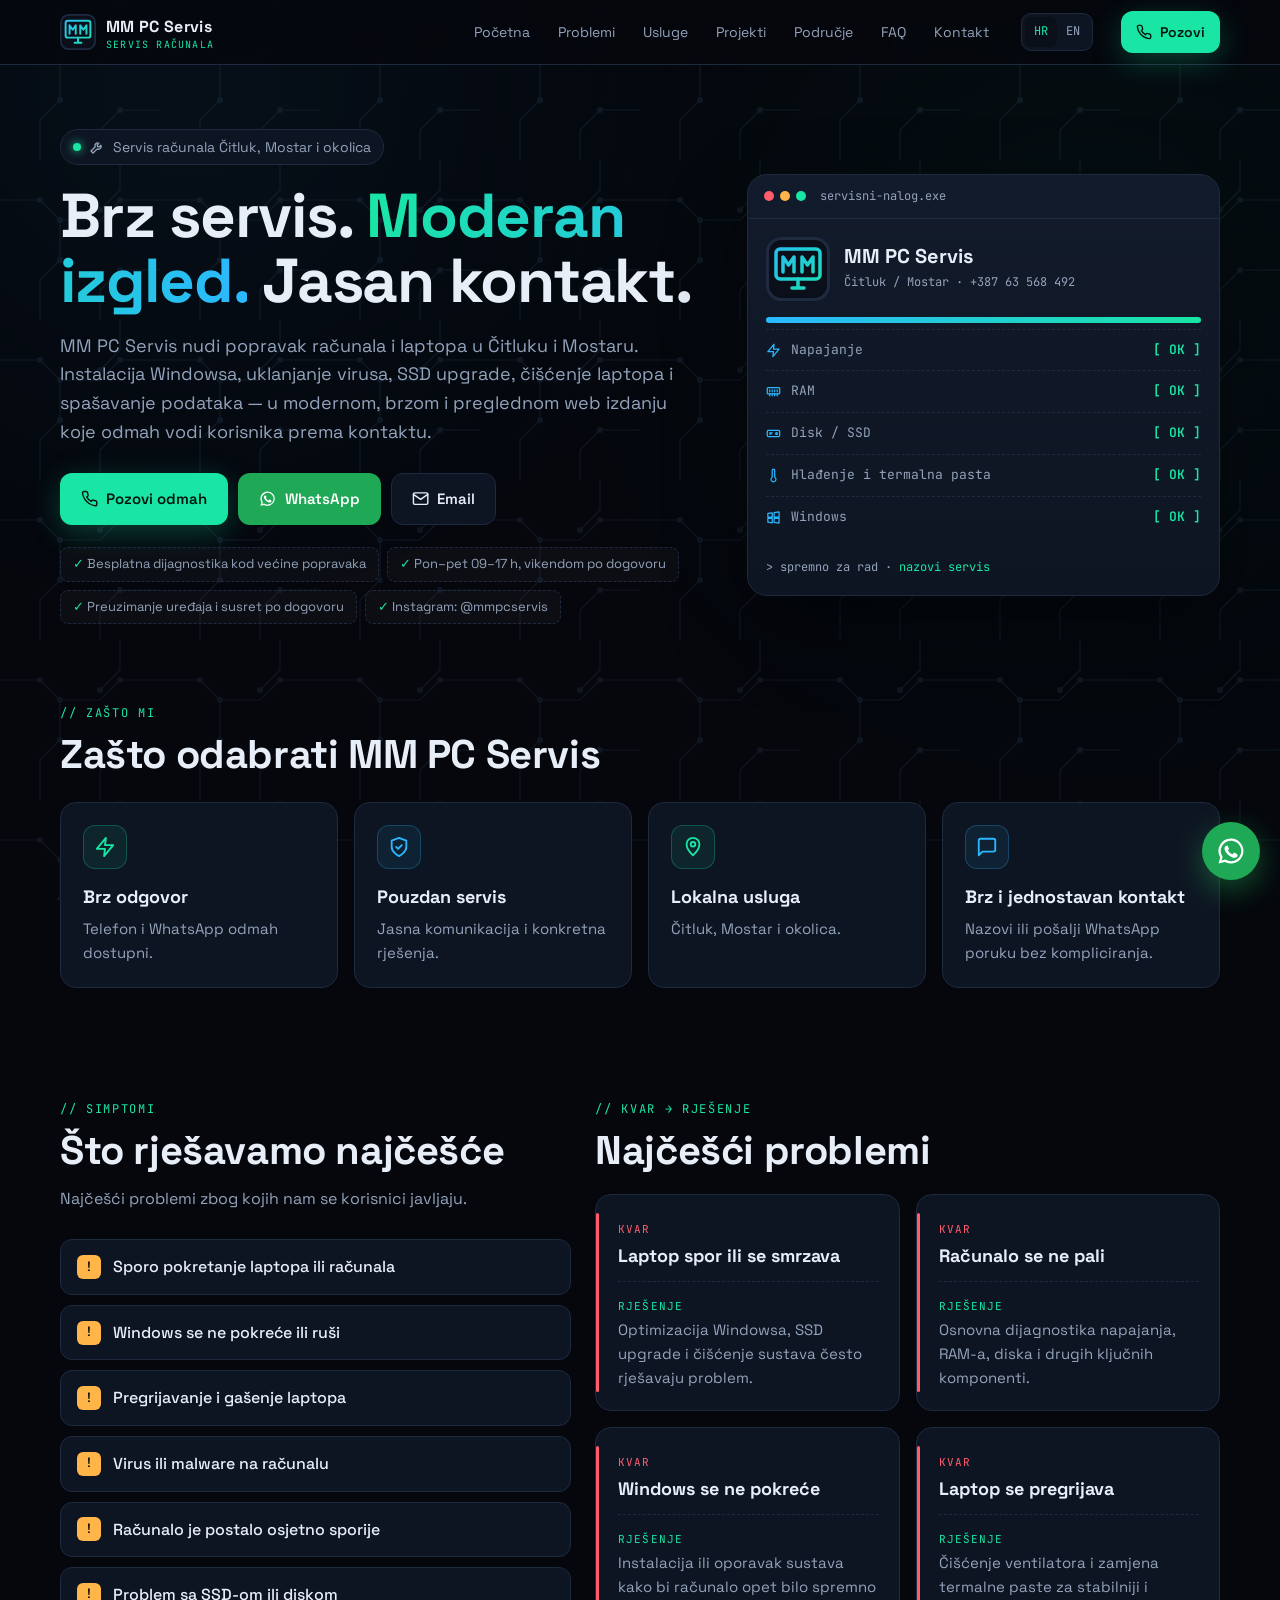
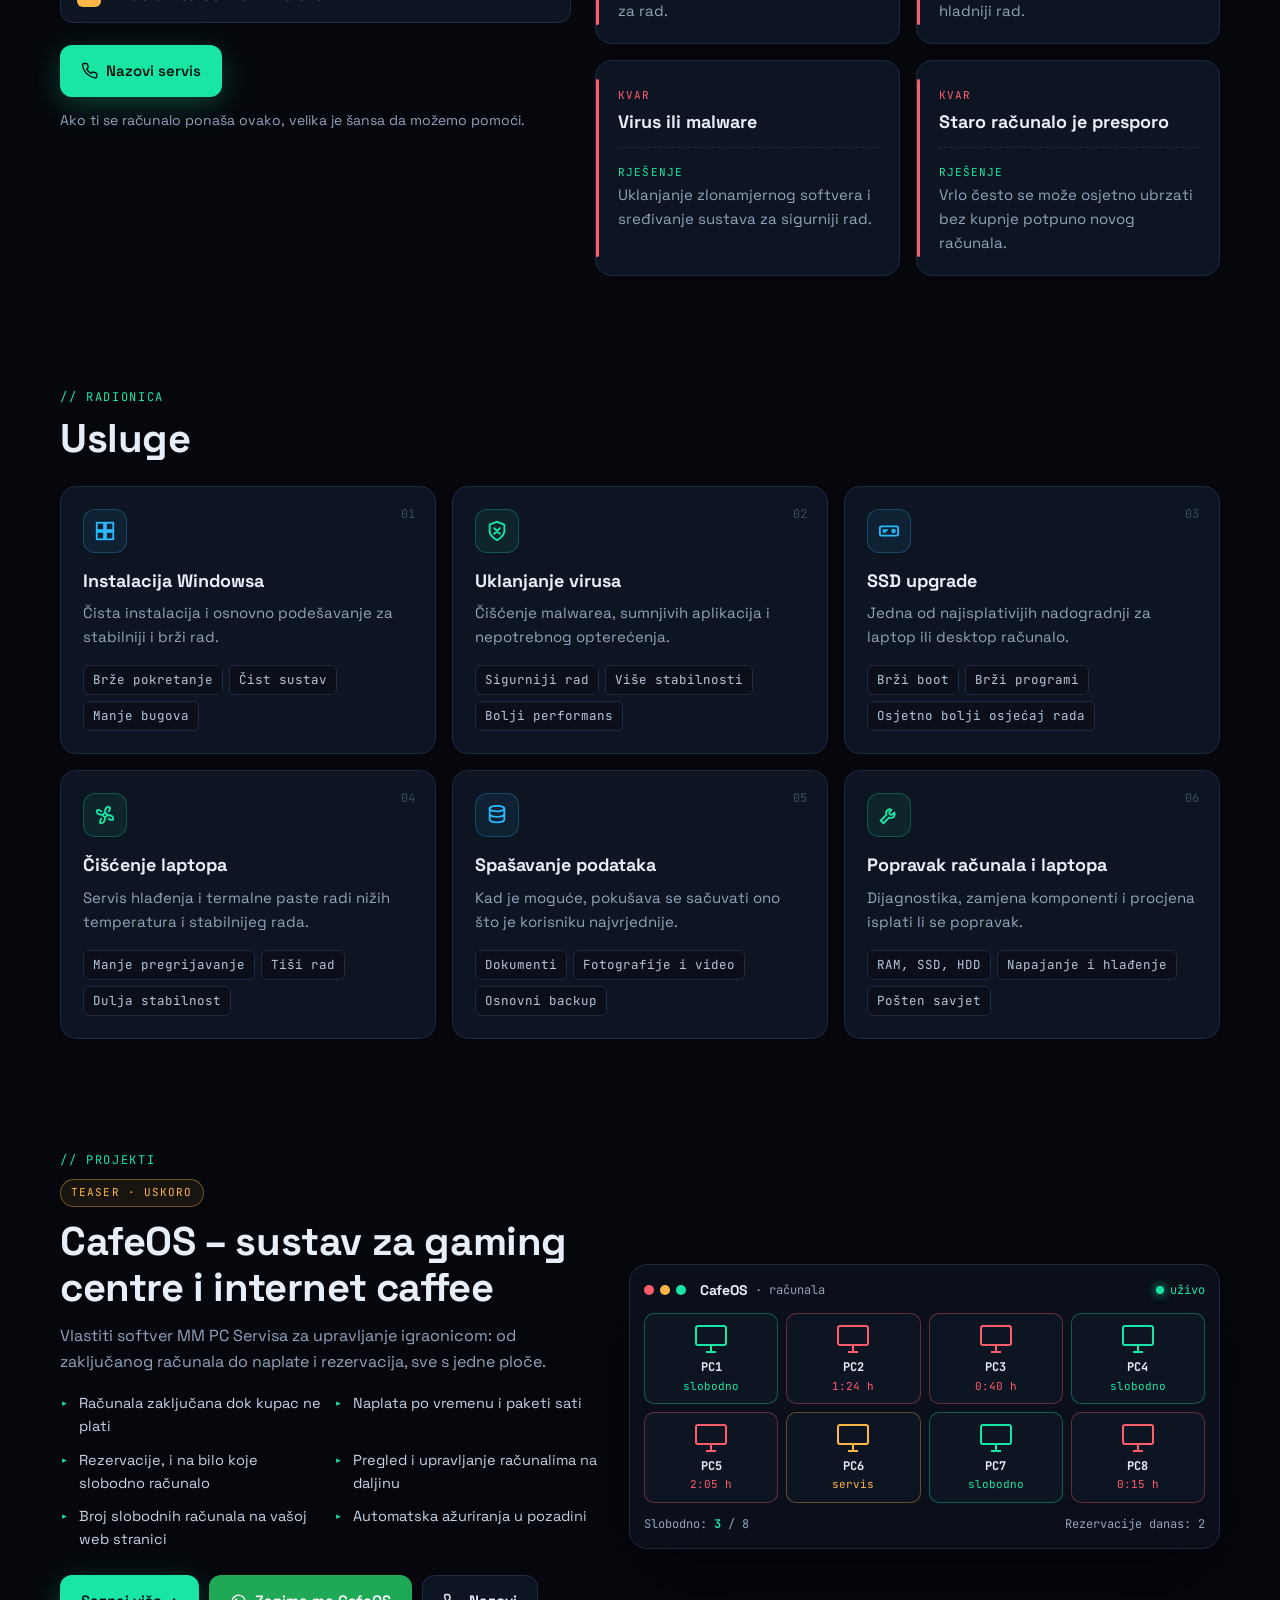
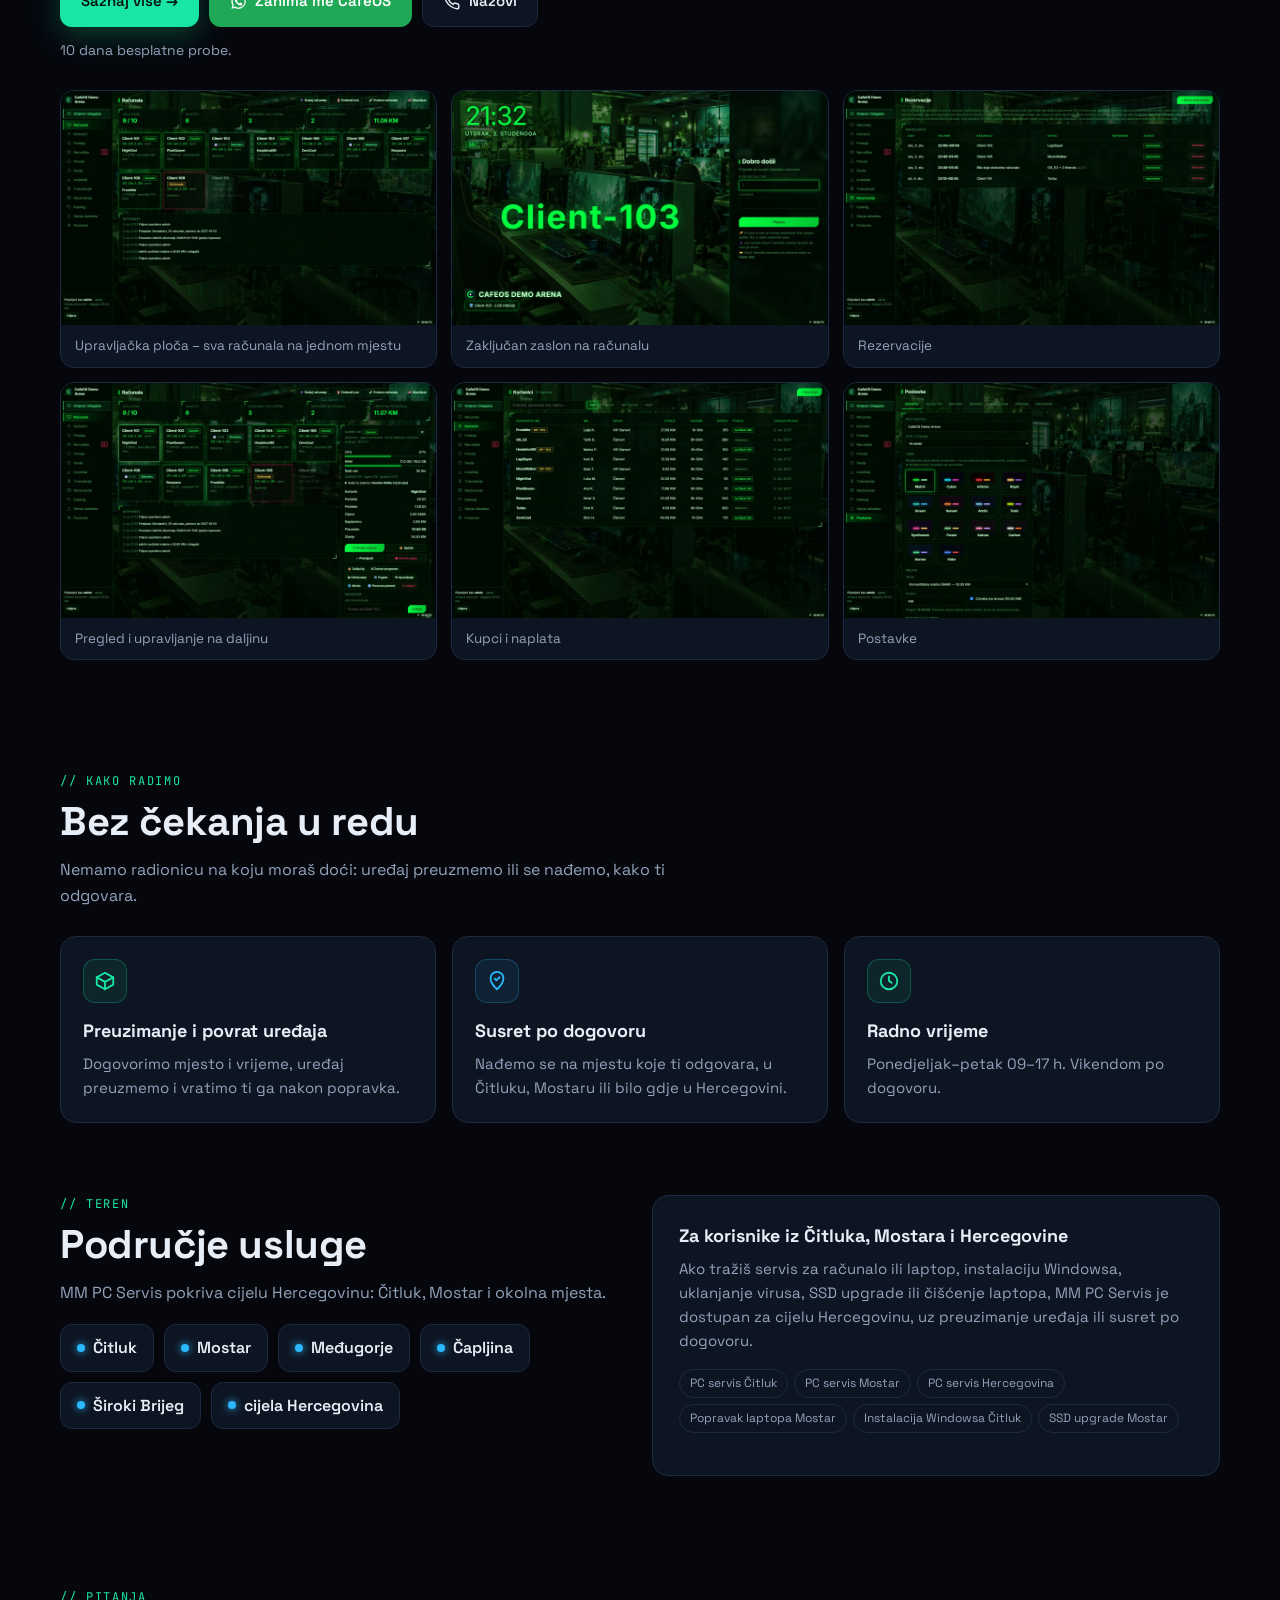
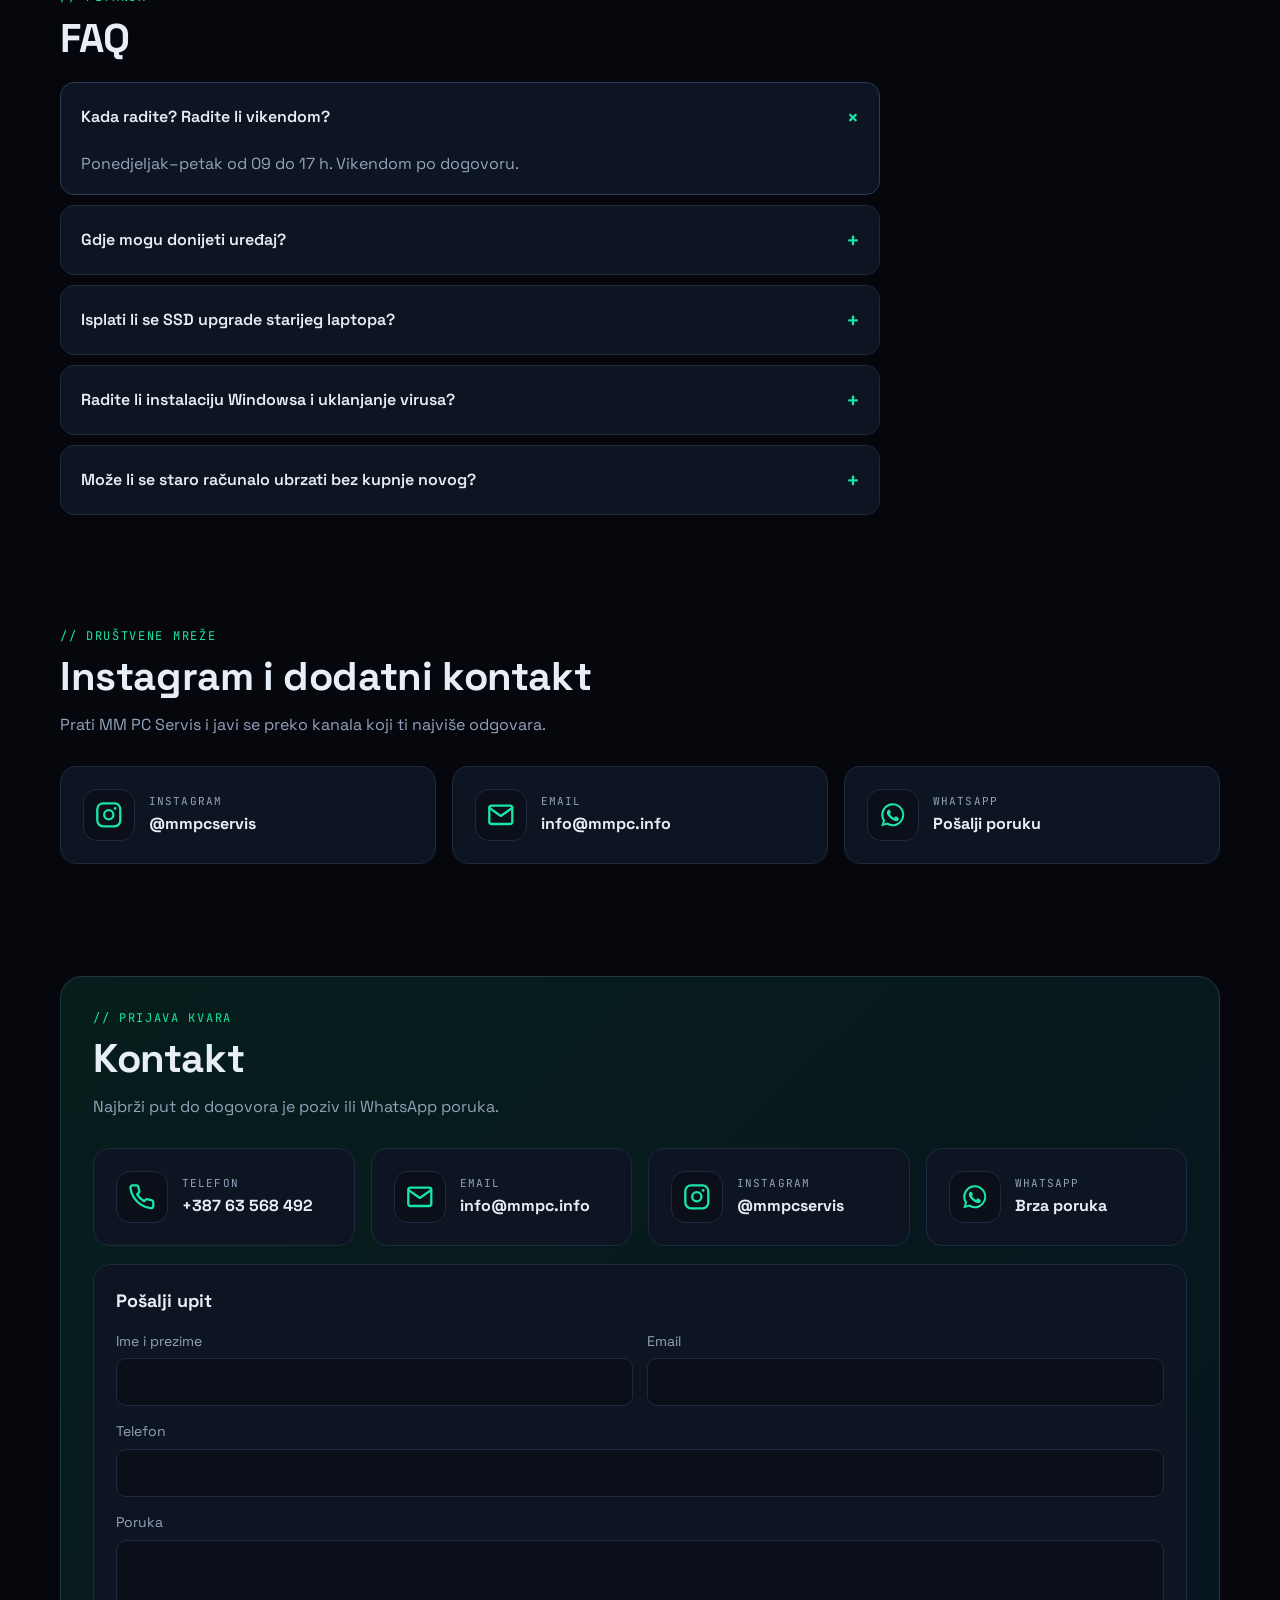
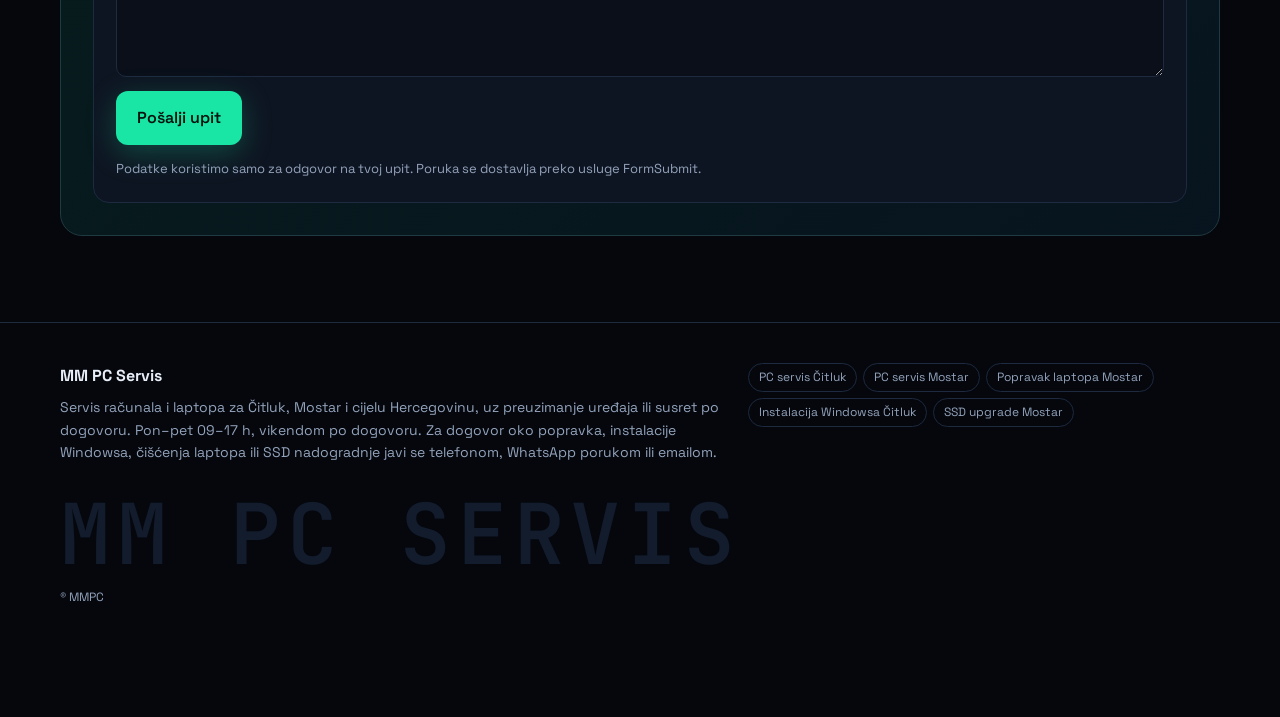
==== commit f03b3e97: "Add CafeOS product page at /cafeos/ (HR + EN) - New landing page for CafeOS: features, screenshots, " ====
--- a/index.html
+++ b/index.html
@@ -250,6 +250,7 @@
           <li>Automatska ažuriranja u pozadini</li>
         </ul>
         <div class="cta">
+          <a class="btn primary" href="cafeos/">Saznaj više →</a>
           <a class="btn wa" href="https://wa.me/38763568492?text=Pozdrav%2C%20zanima%20me%20CafeOS." target="_blank" rel="noopener"><svg class="i" aria-hidden="true"><use href="#i-wa"/></svg>Zanima me CafeOS</a>
           <a class="btn" href="tel:+38763568492"><svg class="i" aria-hidden="true"><use href="#i-phone"/></svg>Nazovi</a>
         </div>
